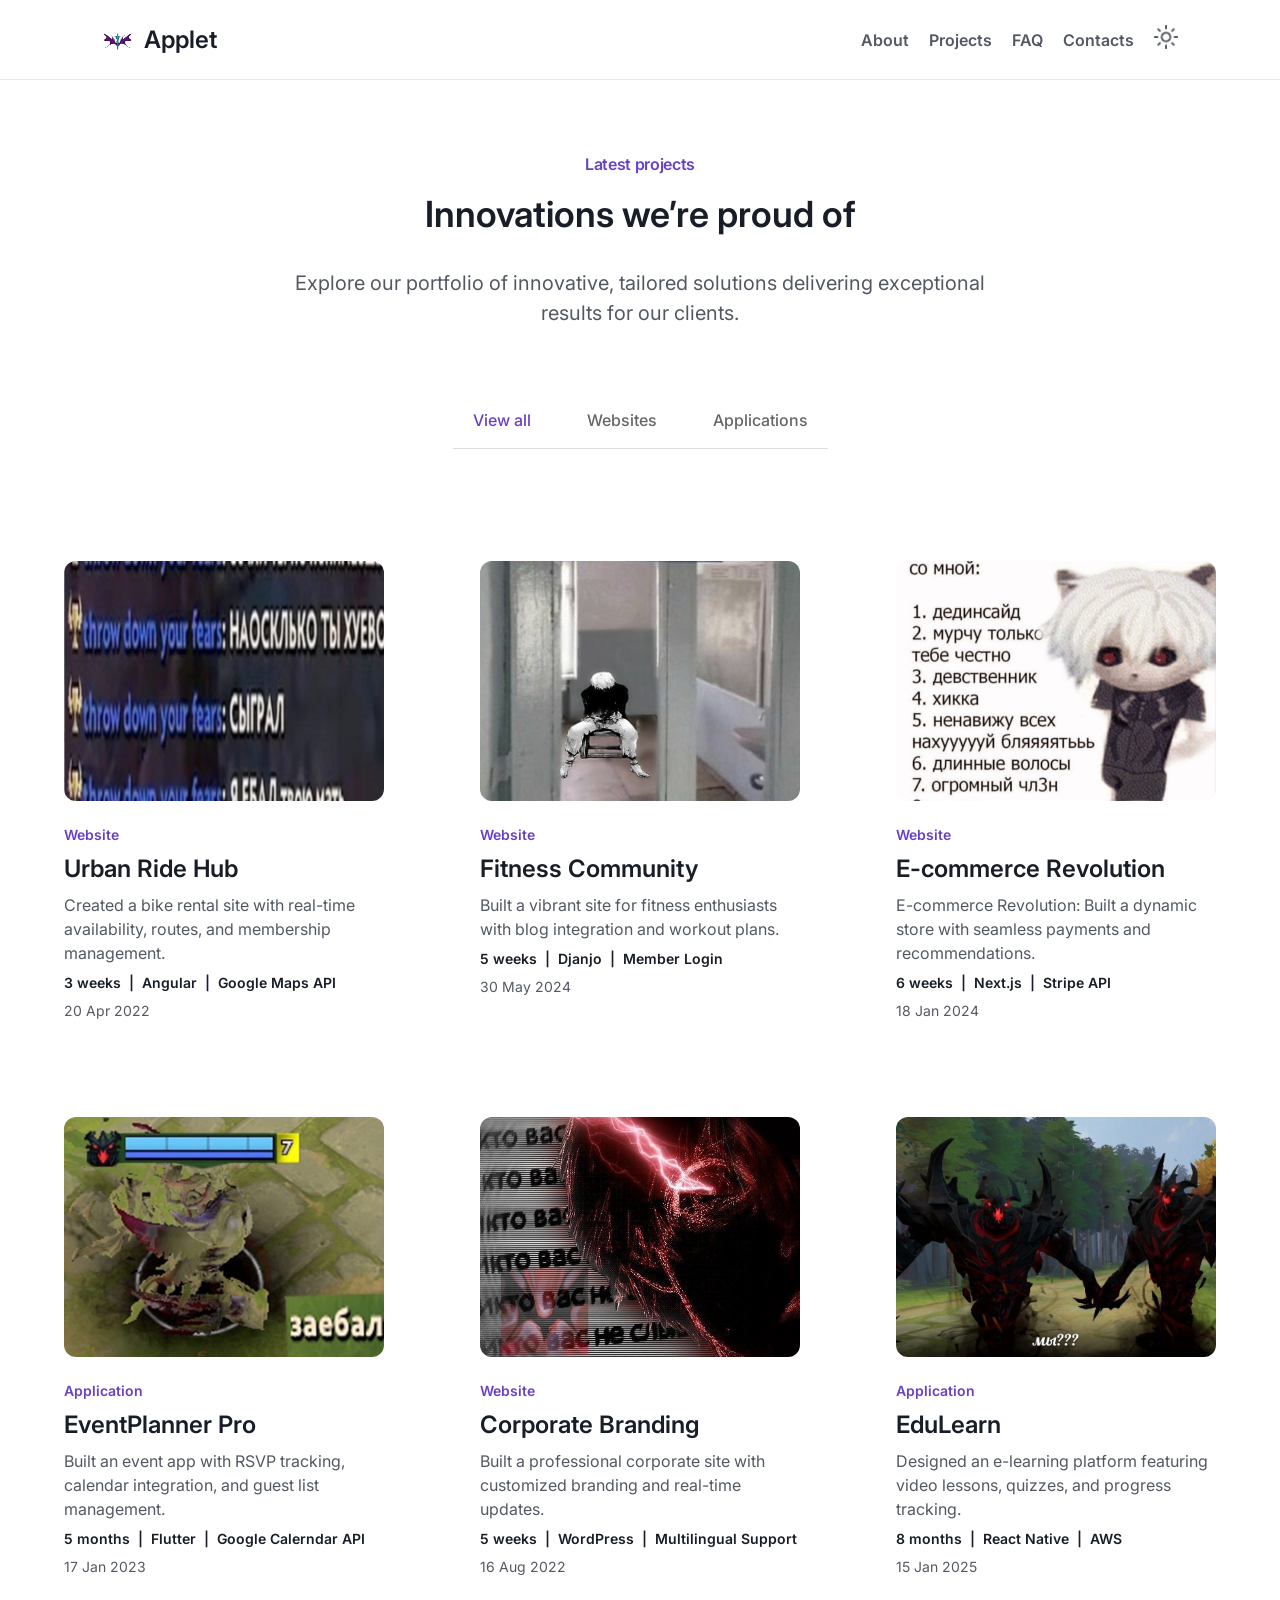
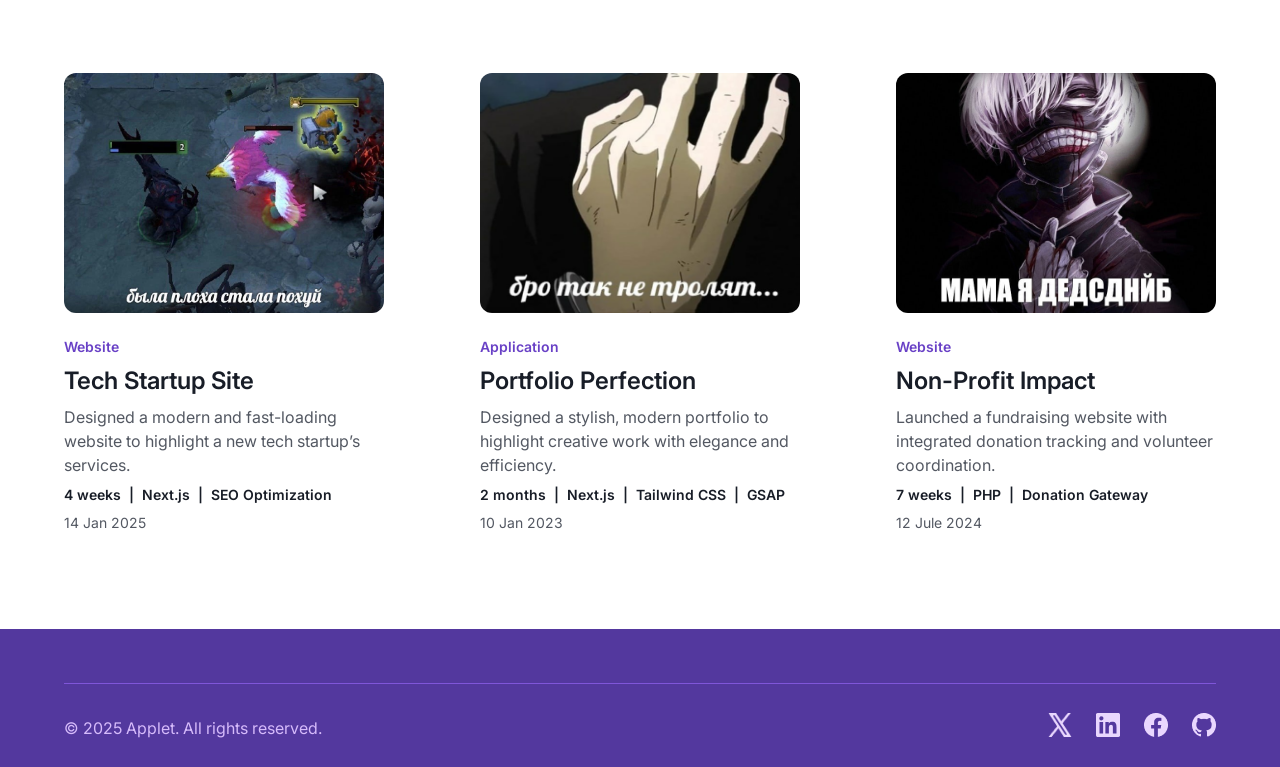
==== projects.html @ 6aea528c "chore: landing-m2" ====
<!DOCTYPE html>
<html lang="en">
<head>
  <meta charset="UTF-8">
  <meta name="viewport" content="width=device-width, initial-scale=1.0">
  <meta http-equiv="X-UA-Compatible" content="ie=edge">
  <title>Main Page</title>
  <link href="https://fonts.googleapis.com/css2?family=Inter:ital,opsz,wght@0,14..32,100..900;1,14..32,100..900&amp;display=swap" rel="stylesheet">
  <link rel="stylesheet" href="css/var.css">
  <link rel="stylesheet" href="css/base.css">
  <link rel="stylesheet" href="css/components.css">
  <link rel="stylesheet" href="css/header.css">
  <link rel="stylesheet" href="css/hero.css">
  <link rel="stylesheet" href="css/features.css">
  <link rel="stylesheet" href="css/testimonial.css">
  <link rel="stylesheet" href="css/blog-projects.css">
  <link rel="stylesheet" href="css/faq.css">
  <link rel="stylesheet" href="css/contact.css">
  <link rel="stylesheet" href="css/footer.css">
  <link rel="stylesheet" href="css/responsive.css">
</head>
<body>
  <input type="checkbox" id="theme-toggle">
  <header class="header">
    <div class="header__container">
      <a href="index.html" class="logo"><img src="images/header/req.png" alt="Logo"> <span>Applet</span></a>
      <nav class="nav">
        <ul class="nav__list">
          <li>
            <a href="#about">About</a>
          </li>
          <li>
            <a href="projects.html">Projects</a>
          </li>
          <li>
            <a href="#faq">FAQ</a>
          </li>
          <li>
            <a href="#contact">Contacts</a>
          </li>
          <li><label for="theme-toggle" class="theme-btn"><img src="images/header/sun.png" alt="Light" class="icon-light"> <img src="images/header/moon.png" alt="Dark" class="icon-dark"></label></li>
        </ul>
      </nav>
    </div>
  </header>
  <main>
    <section class="projects">
      <div class="projects__container">
        <div class="projects__header">
          <span class="projects__subtitle">Latest projects</span>
          <h2 class="projects__title">Innovations we’re proud of</h2>
          <p class="projects__description">Explore our portfolio of innovative, tailored solutions delivering exceptional<br>
          results for our clients.</p>
        </div>
        <div class="projects__tabs">
          <div class="projects__tab active" data-filter="all">
            View all
          </div>
          <div class="projects__tab" data-filter="web">
            Websites
          </div>
          <div class="projects__tab" data-filter="mobile">
            Applications
          </div>
          <div class="projects__tab-indicator"></div>
        </div>
        <div class="projects__content">
          <article class="projects__card">
            <img src="images/projects/slova.jpg" alt="urban" class="projects__image">
            <div class="projects__card-content">
              <p class="projects__topic">Website</p>
              <h3 class="projects__card-title">Urban Ride Hub</h3>
              <p class="projects__card-desc">Created a bike rental site with real-time availability, routes, and membership management.</p>
              <div class="projects__meta">
                <span>3 weeks</span> <span>|</span> <span>Angular</span> <span>|</span> <span>Google Maps API</span>
              </div>
              <div class="projects__data">
                <span>20 Apr 2022</span>
              </div>
            </div>
          </article>
          <article class="projects__card">
            <img src="images/projects/gameroom.jpg" alt="potniemujchinityagayutjezo" class="projects__image">
            <div class="projects__card-content">
              <p class="projects__topic">Website</p>
              <h3 class="projects__card-title">Fitness Community</h3>
              <p class="projects__card-desc">Built a vibrant site for fitness enthusiasts with blog integration and workout plans.</p>
              <div class="projects__meta">
                <span>5 weeks</span> <span>|</span> <span>Djanjo</span> <span>|</span> <span>Member Login</span>
              </div>
              <div class="projects__data">
                <span>30 May 2024</span>
              </div>
            </div>
          </article>
          <article class="projects__card">
            <img src="images/projects/list.jpg" alt="comerce" class="projects__image">
            <div class="projects__card-content">
              <p class="projects__topic">Website</p>
              <h3 class="projects__card-title">E-commerce Revolution</h3>
              <p class="projects__card-desc">E-commerce Revolution: Built a dynamic store with seamless payments and recommendations.</p>
              <div class="projects__meta">
                <span>6 weeks</span> <span>|</span> <span>Next.js</span> <span>|</span> <span>Stripe API</span>
              </div>
              <div class="projects__data">
                <span>18 Jan 2024</span>
              </div>
            </div>
          </article>
          <article class="projects__card">
            <img src="images/projects/amulet.jpg" alt="noutbuk" class="projects__image">
            <div class="projects__card-content">
              <p class="projects__topic">Application</p>
              <h3 class="projects__card-title">EventPlanner Pro</h3>
              <p class="projects__card-desc">Built an event app with RSVP tracking, calendar integration, and guest list management.</p>
              <div class="projects__meta">
                <span>5 months</span> <span>|</span> <span>Flutter</span> <span>|</span> <span>Google Calerndar API</span>
              </div>
              <div class="projects__data">
                <span>17 Jan 2023</span>
              </div>
            </div>
          </article>
          <article class="projects__card">
            <img src="images/projects/muted.jpg" alt="misterbiznes" class="projects__image">
            <div class="projects__card-content">
              <p class="projects__topic">Website</p>
              <h3 class="projects__card-title">Corporate Branding</h3>
              <p class="projects__card-desc">Built a professional corporate site with customized branding and real-time updates.</p>
              <div class="projects__meta">
                <span>5 weeks</span> <span>|</span> <span>WordPress</span> <span>|</span> <span>Multilingual Support</span>
              </div>
              <div class="projects__data">
                <span>16 Aug 2022</span>
              </div>
            </div>
          </article>
          <article class="projects__card">
            <img src="images/projects/we.jpg" alt="edulearn" class="projects__image">
            <div class="projects__card-content">
              <p class="projects__topic">Application</p>
              <h3 class="projects__card-title">EduLearn</h3>
              <p class="projects__card-desc">Designed an e-learning platform featuring video lessons, quizzes, and progress tracking.</p>
              <div class="projects__meta">
                <span>8 months</span> <span>|</span> <span>React Native</span> <span>|</span> <span>AWS</span>
              </div>
              <div class="projects__data">
                <span>15 Jan 2025</span>
              </div>
            </div>
          </article>
          <article class="projects__card">
            <img src="images/projects/ff.jpg" alt="virtualreality" class="projects__image">
            <div class="projects__card-content">
              <p class="projects__topic">Website</p>
              <h3 class="projects__card-title">Tech Startup Site</h3>
              <p class="projects__card-desc">Designed a modern and fast-loading website to highlight a new tech startup’s services.</p>
              <div class="projects__meta">
                <span>4 weeks</span> <span>|</span> <span>Next.js</span> <span>|</span> <span>SEO Optimization</span>
              </div>
              <div class="projects__data">
                <span>14 Jan 2025</span>
              </div>
            </div>
          </article>
          <article class="projects__card">
            <img src="images/projects/troll.jpg" alt="chashka" class="projects__image">
            <div class="projects__card-content">
              <p class="projects__topic">Application</p>
              <h3 class="projects__card-title">Portfolio Perfection</h3>
              <p class="projects__card-desc">Designed a stylish, modern portfolio to highlight creative work with elegance and efficiency.</p>
              <div class="projects__meta">
                <span>2 months</span> <span>|</span> <span>Next.js</span> <span>|</span> <span>Tailwind CSS</span> <span>|</span> <span>GSAP</span>
              </div>
              <div class="projects__data">
                <span>10 Jan 2023</span>
              </div>
            </div>
          </article>
          <article class="projects__card">
            <img src="images/projects/mertv.jpg" alt="lyubov" class="projects__image">
            <div class="projects__card-content">
              <p class="projects__topic">Website</p>
              <h3 class="projects__card-title">Non-Profit Impact</h3>
              <p class="projects__card-desc">Launched a fundraising website with integrated donation tracking and volunteer coordination.</p>
              <div class="projects__meta">
                <span>7 weeks</span> <span>|</span> <span>PHP</span> <span>|</span> <span>Donation Gateway</span>
              </div>
              <div class="projects__data">
                <span>12 Jule 2024</span>
              </div>
            </div>
          </article>
        </div>
      </div>
    </section>
  </main>
  <footer class="footer">
    <div class="container">
      <p class="footer-text">© 2025 Applet. All rights reserved.</p>
      <div class="footer-icons">
        <a href="https://twitter.com" target="_blank" rel="noopener noreferrer"><img src="images/footer/X.png" alt="X"></a> <a href="https://linkedin.com" target="_blank" rel="noopener noreferrer"><img src="images/footer/LinkedIn.png" alt="LinkedIn"></a> <a href="https://facebook.com" target="_blank" rel="noopener noreferrer"><img src="images/footer/facebook.png" alt="Facebook"></a> <a href="https://github.com" target="_blank" rel="noopener noreferrer"><img src="images/footer/github.png" alt="GitHub"></a>
      </div>
    </div>
  </footer>
</body>
</html>
---- css/var.css ----
/* CSS Variables - Light Theme (Default) */
:root {
  /* Colors - Light Theme */
  --primary: #7F56D9;
  --primary-hover: #6c47c2;
  --primary-alt: #6941C6;
  --primary-light: #9E77ED;
  --primary-lighter: #E9D7FE;
  --secondary: #53389E;
  
  --text-primary: #181D27;
  --text-secondary: #535862;
  --text-muted: #666;
  
  --bg-primary: #fff;
  --bg-secondary: #FAFAFA;
  --bg-muted: #f0f0f0;
  
  --border: #E9EAEB;
  --border-light: #E5E7EB;
  --border-medium: #D5D7DA;
  --border-dark: #ddd;
  
  /* Typography */
  --font: 'Inter', sans-serif;
  --fw-normal: 400;
  --fw-medium: 500;
  --fw-semibold: 600;
  
  /* Spacing */
  --space-xs: 4px;
  --space-sm: 8px;
  --space-md: 16px;
  --space-lg: 24px;
  --space-xl: 32px;
  --space-2xl: 48px;
  --space-3xl: 64px;
  --space-4xl: 96px;
  
  /* Shadows */
  --shadow: 0 1px 2px rgba(10, 13, 18, 0.05), 
            inset 0 0 0 1px rgba(10, 13, 18, 0.18), 
            inset 0 -2px 0 rgba(10, 13, 18, 0.05);
  
  /* Layout */
  --container: 1280px;
  --header-height: 80px;
  
  /* Theme transition */
  --transition: all 0.3s ease;
}

/* Dark Theme Variables */
#theme-toggle:checked ~ * {
  --primary: #9E77ED;
  --primary-hover: #B692F6;
  --primary-alt: #A855F7;
  --primary-light: #C4B5FD;
  --primary-lighter: #2D1B69;
  --secondary: #7C3AED;
  
  --text-primary: #F9FAFB;
  --text-secondary: #D1D5DB;
  --text-muted: #9CA3AF;
  
  --bg-primary: #0C0E12;
  --bg-secondary: #13161B;
  --bg-muted: #374151;
  
  --border: #374151;
  --border-light: #4B5563;
  --border-medium: #6B7280;
  --border-dark: #4B5563;
  
  --shadow: 0 1px 2px rgba(0, 0, 0, 0.3), 
            inset 0 0 0 1px rgba(255, 255, 255, 0.1), 
            inset 0 -2px 0 rgba(0, 0, 0, 0.2);
}
---- css/base.css ----
/* Base Styles and Reset */
* {
  box-sizing: border-box;
  margin: 0;
  padding: 0;
}

html {
  scroll-behavior: smooth;
}

body {
  font-family: var(--font);
  line-height: 1.5;
  color: var(--text-primary);
  background-color: var(--bg-primary);
  transition: var(--transition);
  -webkit-text-size-adjust: 100%;
  text-size-adjust: 100%;
}

.container {
  width: 90%;
  max-width: var(--container);
  margin: 0 auto;
}

/* Utility classes */
.active {
  border-bottom: 2px solid #fff;
}

.section {
  margin-top: 60px;
  padding: 100px 0;
}

h1, h2 {
  margin-bottom: 1rem;
  transition: var(--transition);
}

/* Section divider */
.section-divider {
  height: 1px;
  background-color: var(--border);
  transition: var(--transition);
  opacity: 20%;
}

/* Scrollbar styling */
::-webkit-scrollbar {
  width: 8px;
}

::-webkit-scrollbar-track {
  background: var(--bg-secondary);
}

::-webkit-scrollbar-thumb {
  background: var(--border-medium);
  border-radius: 4px;
}

::-webkit-scrollbar-thumb:hover {
  background: var(--primary);
}

/* Selection styling */
::selection {
  background: var(--primary);
  color: white;
}

::-moz-selection {
  background: var(--primary);
  color: white;
}
---- css/components.css ----
/* Buttons */
.btn {
  display: inline-flex;
  align-items: center;
  justify-content: center;
  text-decoration: none;
  gap: var(--space-sm);
  height: 60px;
  font-size: 16px;
  font-weight: var(--fw-medium);
  cursor: pointer;
  border-radius: 10px;
  transition: var(--transition);
  box-shadow: var(--shadow);
  padding: var(--space-md) 22px;
  border: none;
}

.btn-primary {
  font-weight: var(--fw-semibold);
  font-size: 18px;
  min-width: 146px;
  background: var(--primary);
  color: #fff;
}

.btn-primary:hover,
.btn-proj:hover {
  background: var(--primary-hover);
  transform: translateY(-1px);
}

.btn-secondary {
  font-weight: var(--fw-semibold);
  font-size: 18px;
  min-width: 120px;
  background: var(--bg-primary);
  color: var(--text-primary);
  border: 1px solid var(--border-medium);
}

.btn-secondary:hover {
  background: var(--bg-muted);
  transform: translateY(-1px);
}

.btn-proj {
  margin-top: var(--space-xl);
  font-weight: var(--fw-semibold);
  font-size: 16px;
  border-radius: 10px;
  background: var(--primary);
  color: #fff;
  cursor: pointer;
  height: 48px;
  width: 168px;
  padding: var(--space-md);
  text-decoration: none;
}

/* Theme Toggle Component */
.theme-btn {
  cursor: pointer;
  display: inline-flex;
  align-items: center;
  justify-content: center;
  width: 24px;
  height: 24px;
  position: relative;
}

#theme-toggle {
  display: none;
}

.theme-btn img {
  width: 24px;
  height: 24px;
  position: absolute;
  top: 0;
  left: 0;
  transition: opacity 0.3s ease;
}

/* По умолчанию видно солнце */
.icon-light {
  opacity: 1;
}
.icon-dark {
  opacity: 0;
}

/* Когда чекбокс включён — показываем луну */
#theme-toggle:checked + .theme-btn .icon-light {
  opacity: 0;
}
#theme-toggle:checked + .theme-btn .icon-dark {
  opacity: 1;
}

/* Project Card Component */
.project-card {
  background: var(--bg-muted);
  text-align: center;
  border-radius: 8px;
  transition: var(--transition);
  padding: 1.5rem;
  box-shadow: var(--shadow);
}

.project-card:hover {
  transform: translateY(-5px);
  box-shadow: 0 8px 25px rgba(127, 86, 217, 0.15);
}

/* Projects Grid */
.projects__grid {
  display: grid;
  grid-template-columns: repeat(auto-fit, minmax(250px, 1fr));
  gap: 1.5rem;
}

/* Enhanced hover effects for dark theme */
[data-theme="dark"] .feature:hover,
[data-theme="dark"] .blog__card:hover,
[data-theme="dark"] .projects__card:hover,
[data-theme="dark"] .contact__card:hover,
[data-theme="dark"] .project-card:hover {
  box-shadow: 0 8px 25px rgba(158, 119, 237, 0.25);
}
---- css/header.css ----
/* Header */
.header {
  position: fixed;
  top: 0;
  left: 0;
  right: 0;
  height: var(--header-height);
  background: var(--bg-primary);
  backdrop-filter: blur(10px);
  -webkit-backdrop-filter: blur(10px);
  border-bottom: 1px solid var(--border);
  z-index: 1000;
  display: flex;
  justify-content: center;
  transition: var(--transition);
}

.header__container {
  display: flex;
  justify-content: space-between;
  align-items: center;
  width: 100%;
  max-width: var(--container);
  height: var(--header-height);
  padding: 0 var(--space-xl);
}

.header__nav {
  display: flex;
  align-items: center;
  gap: var(--space-lg);
}

/* Logo */
.logo {
  display: flex;
  align-items: center;
  gap: 11px;
  text-decoration: none;
  font-weight: var(--fw-semibold);
  font-size: 24px;
  color: var(--text-primary);
  transition: var(--transition);
}

.logo img {
  width: 31px;
  height: 19px;
}

/* Navigation */
.nav__list {
  display: flex;
  align-items: center;
  gap: 20px;
  list-style: none;
}

.nav__list a {
  text-decoration: none;
  font-weight: var(--fw-semibold);
  font-size: 16px;
  color: var(--text-secondary);
  transition: var(--transition);
}

.nav__list a:hover {
  color: var(--primary);
}
---- css/hero.css ----
/* Hero Section */
.hero {
  margin-top: var(--header-height);
  height: 800px;
  display: flex;
  align-items: center;
  background: var(--bg-primary);
  padding: var(--space-3xl) 0 var(--space-4xl);
  transition: var(--transition);
}

.hero__container {
  width: 100%;
  max-width: 1440px;
  display: flex;
  justify-content: space-between;
  align-items: center;
  gap: var(--space-3xl);
  margin: 0 auto;
}

.hero__content {
  position: relative;
  display: flex;
  flex-direction: column;
  align-items: flex-start;
  gap: 25px;
  width: 624px;
  z-index: 1;
  left: 110px;
}

.hero__content h1 {
  width: 768px;
  min-width: 768px;
  font-weight: var(--fw-semibold);
  font-size: 60px;
  line-height: 72px;
  letter-spacing: 0.012em;
  color: var(--text-primary);
  transition: var(--transition);
}

.hero__content p {
  font-size: 20px;
  letter-spacing: 0.015em;
  color: var(--text-secondary);
  transition: var(--transition);
}

.actions {
  display: flex;
  gap: 12px;
  flex-wrap: wrap;
  margin-top: 22px;
}

.hero__image {
  flex: 1;
  max-width: 560px;
  height: 640px;
  border-radius: 0 64px;
  overflow: hidden;
  position: relative;
  right: 115px;
  transition: var(--transition);
}

.hero__image img {
  width: 560px;
  height: 640px;
  object-fit: cover;
  transition: var(--transition);
}
---- css/features.css ----
/* Features Section */
.features-section {
  background: var(--bg-secondary);
  justify-content: center;
  display: flex;
  height: 100%;
  padding: var(--space-4xl) 0;
  transition: var(--transition);
}

.features-container {
  display: flex;
  flex-direction: column;
  align-items: center;
  gap: var(--space-3xl);
}

.features-header {
  display: flex;
  flex-direction: column;
  align-items: center;
  gap: var(--space-md);
  width: 1216px;
  text-align: center;
}

.section-subtitle {
  font-weight: var(--fw-semibold);
  font-size: 16px;
  color: var(--primary-alt);
  letter-spacing: -0.02em;
  transition: var(--transition);
}

.features-header h2,
.section-title {
  font-weight: var(--fw-semibold);
  font-size: 36px;
  line-height: 44px;
  color: var(--text-primary);
  letter-spacing: 0.013em;
  transition: var(--transition);
}

.features-header p,
.section-description {
  font-size: 20px;
  line-height: 30px;
  letter-spacing: 0.015em;
  color: var(--text-secondary);
  max-width: 768px;
  transition: var(--transition);
}

.features-grid {
  display: grid;
  grid-template-columns: repeat(3, 384px);
  column-gap: var(--space-xl);
  row-gap: var(--space-3xl);
}

.feature {
  text-align: center;
  display: flex;
  flex-direction: column;
  align-items: center;
  gap: var(--space-md);
  padding: var(--space-lg);
  width: 384px;
  height: 322px;
}

.feature img {
  width: 48px;
  height: 48px;
  transition: var(--transition);
}

.feature h3 {
  font-weight: var(--fw-semibold);
  font-size: 20px;
  line-height: 30px;
  letter-spacing: 0.015em;
  color: var(--text-primary);
  transition: var(--transition);
}

.feature p {
  font-size: 16px;
  line-height: 24px;
  letter-spacing: 0.015em;
  color: var(--text-secondary);
  transition: var(--transition);
}
---- css/testimonial.css ----
/* Testimonial Section */
.testimonial {
  display: flex;
  justify-content: center;
  align-items: center;
  background: var(--bg-primary);
  height: 640px;
  transition: var(--transition);
}

.testimonial-container {
  display: flex;
  justify-content: space-between;
  align-items: stretch;
  width: 1216px;
  max-width: var(--container);
  height: 448px;
  border-radius: 24px;
  background: var(--secondary);
  overflow: hidden;
  transition: var(--transition);
}

.testimonial-content {
  display: flex;
  flex-direction: column;
  justify-content: center;
  align-items: flex-start;
  gap: 40px;
  width: 736px;
  flex: 1;
  padding: var(--space-3xl);
}

.quote-and-attribution {
  display: flex;
  flex-direction: column;
  align-items: flex-start;
  gap: var(--space-xl);
  width: 100%;
}

.quote-and-stars {
  display: flex;
  flex-direction: column;
  align-items: flex-start;
  gap: var(--space-lg);
  width: 100%;
}

.stars {
  display: flex;
  gap: var(--space-xs);
  height: 20px;
}

.quote {
  font-weight: var(--fw-medium);
  font-size: 36px;
  line-height: 44px;
  letter-spacing: 0.0122em;
  color: #fff;
}

.text-and-supporting-text {
  display: flex;
  flex-direction: column;
  gap: var(--space-xs);
}

.author {
  font-weight: var(--fw-semibold);
  font-size: 18px;
  line-height: 28px;
  color: #fff;
}

.role {
  font-size: 16px;
  line-height: 24px;
  color: var(--primary-lighter);
  transition: var(--transition);
}

.pagination-dots {
  display: flex;
  justify-content: center;
  gap: var(--space-md);
  width: 62px;
  height: 10px;
}

.dot {
  width: 10px;
  height: 10px;
  background: var(--primary-light);
  border-radius: 50%;
  transition: var(--transition);
}

.dot.active {
  background: #fff;
}

.testimonial-image {
  width: 480px;
  height: 448px;
}

.testimonial-image img {
  width: 100%;
  height: 100%;
  object-fit: cover;
  transition: var(--transition);
}
---- css/blog-projects.css ----
/* Blog Section */
.blog {
  display: flex;
  flex-direction: column;
  align-items: center;
  justify-content: center;
  background: var(--bg-primary);
  height: 992px;
  padding: var(--space-3xl) 0;
  transition: var(--transition);
}

.blog__container {
  display: flex;
  flex-direction: column;
  align-items: center;
  gap: var(--space-3xl);
  width: 100%;
  max-width: var(--container);
  padding: 0 var(--space-xl);
}

.blog__header {
  display: flex;
  flex-direction: column;
  align-items: center;
  gap: var(--space-md);
  text-align: center;
}

.blog__subtitle {
  font-weight: var(--fw-semibold);
  font-size: 16px;
  color: var(--primary-alt);
  letter-spacing: -0.02em;
  transition: var(--transition);
}

.blog__title {
  font-weight: var(--fw-semibold);
  font-size: 36px;
  line-height: 44px;
  color: var(--text-primary);
  transition: var(--transition);
}

.blog__description {
  font-size: 20px;
  line-height: 30px;
  color: var(--text-secondary);
  max-width: 768px;
  transition: var(--transition);
}

.blog__content {
  display: flex;
  flex-wrap: wrap;
  justify-content: center;
  gap: var(--space-2xl) var(--space-xl);
}

.blog__card {
  display: flex;
  flex-direction: column;
  width: 384px;
  min-width: 320px;
  overflow: visible;
  padding: var(--space-lg);
  transition: var(--transition);
}

.blog__card:hover {
  transform: translateY(-4px);
  box-shadow: 0 8px 25px rgba(127, 86, 217, 0.15);
}

.blog__image {
  width: 100%;
  height: 240px;
  object-fit: cover;
  border-radius: 12px;
  margin-bottom: var(--space-md);
  transition: var(--transition);
}

.blog__card-content {
  display: flex;
  flex-direction: column;
  gap: var(--space-sm);
  padding: var(--space-sm) 0 0;
}

.blog__topic {
  font-weight: var(--fw-semibold);
  font-size: 14px;
  line-height: 20px;
  color: var(--primary-alt);
  transition: var(--transition);
}

.blog__card-title {
  font-weight: var(--fw-semibold);
  font-size: 24px;
  line-height: 32px;
  color: var(--text-primary);
  transition: var(--transition);
}

.blog__card-desc {
  font-size: 16px;
  line-height: 24px;
  color: var(--text-secondary);
  transition: var(--transition);
}

.blog__meta {
  display: flex;
  align-items: center;
  gap: var(--space-sm);
  font-weight: var(--fw-semibold);
  font-size: 14px;
  line-height: 20px;
  color: var(--text-primary);
  transition: var(--transition);
}

.blog__data {
  font-size: 14px;
  line-height: 20px;
  color: var(--text-secondary);
  transition: var(--transition);
}

.blog__actions {
  display: flex;
  justify-content: center;
  margin-top: var(--space-md);
}

/* Projects Section */
.projects {
  margin-top: var(--header-height);
  display: flex;
  flex-direction: column;
  align-items: center;
  background: var(--bg-primary);
  padding: var(--space-3xl) 0;
  transition: var(--transition);
}

.projects__container {
  display: flex;
  flex-direction: column;
  align-items: center;
  gap: var(--space-3xl);
  width: 100%;
  max-width: var(--container);
  padding: 0 var(--space-xl);
}

.projects__header {
  display: flex;
  flex-direction: column;
  align-items: center;
  gap: var(--space-md);
  text-align: center;
}

.projects__subtitle {
  font-weight: var(--fw-semibold);
  font-size: 16px;
  color: var(--primary-alt);
  letter-spacing: -0.02em;
  transition: var(--transition);
}

.projects__title {
  font-weight: var(--fw-semibold);
  font-size: 36px;
  line-height: 44px;
  color: var(--text-primary);
  transition: var(--transition);
}

.projects__description {
  font-size: 20px;
  line-height: 30px;
  color: var(--text-secondary);
  max-width: 768px;
  transition: var(--transition);
}

.projects__content {
  display: flex;
  flex-wrap: wrap;
  justify-content: center;
  gap: var(--space-2xl) var(--space-xl);
}

.projects__card {
  display: flex;
  flex-direction: column;
  width: 384px;
  min-width: 320px;
  overflow: visible;
  padding: var(--space-lg);
  transition: var(--transition);
}

.projects__card:hover {
  transform: translateY(-4px);
  box-shadow: 0 8px 25px rgba(127, 86, 217, 0.15);
}

.projects__image {
  width: 100%;
  height: 240px;
  object-fit: cover;
  border-radius: 12px;
  margin-bottom: var(--space-md);
  transition: var(--transition);
}

.projects__card-content {
  display: flex;
  flex-direction: column;
  gap: var(--space-sm);
  padding: var(--space-sm) 0 0;
}

.projects__topic {
  font-weight: var(--fw-semibold);
  font-size: 14px;
  line-height: 20px;
  color: var(--primary-alt);
  transition: var(--transition);
}

.projects__card-title {
  font-weight: var(--fw-semibold);
  font-size: 24px;
  line-height: 32px;
  color: var(--text-primary);
  transition: var(--transition);
}

.projects__card-desc {
  font-size: 16px;
  line-height: 24px;
  color: var(--text-secondary);
  transition: var(--transition);
}

.projects__card-subtitle {
  font-weight: var(--fw-semibold);
  font-size: 24px;
  line-height: 32px;
  color: var(--text-primary);
  transition: var(--transition);
}

.projects__meta {
  display: flex;
  align-items: center;
  gap: var(--space-sm);
  font-weight: var(--fw-semibold);
  font-size: 14px;
  line-height: 20px;
  color: var(--text-primary);
  transition: var(--transition);
}

.projects__data {
  font-size: 14px;
  line-height: 20px;
  color: var(--text-secondary);
  transition: var(--transition);
}

.projects__actions {
  display: flex;
  justify-content: center;
  margin-top: var(--space-md);
}

/* Projects Tabs */
.projects__tabs {
  display: flex;
  justify-content: flex-start;
  align-items: center;
  position: relative;
  border-bottom: 1px solid var(--border-dark);
  margin-bottom: var(--space-lg);
  text-align: left;
  background: var(--bg-primary);
  border-radius: 8px 8px 0 0;
  transition: var(--transition);
}

.projects__tab {
  padding: 12px 20px;
  font-size: 16px;
  font-weight: var(--fw-medium);
  cursor: pointer;
  color: var(--text-muted);
  transition: var(--transition);
  background: transparent;
  border: none;
}

.projects__tab.active,
.projects__tab:hover {
  color: var(--primary-alt);
}

.projects__tab-indicator {
  position: absolute;
  bottom: 0;
  left: 0;
  height: 3px;
  width: 0;
  background: var(--primary-alt);
  border-radius: 3px;
  transition: var(--transition);
}
---- css/faq.css ----
/* FAQ Section */
.faq {
  display: flex;
  flex-direction: column;
  align-items: center;
  justify-content: center;
  height: 878px;
  background: var(--bg-secondary);
  transition: var(--transition);
}

.faq__container,
.faq__header {
  display: flex;
  flex-direction: column;
  align-items: center;
  gap: var(--space-xl);
  width: 100%;
  max-width: var(--container);
  padding: 0 var(--space-xl);
}

.faq__title {
  font-weight: var(--fw-semibold);
  font-size: 36px;
  line-height: 44px;
  text-align: center;
  letter-spacing: 0.012em;
  color: var(--text-primary);
  transition: var(--transition);
}

.faq__subtitle {
  font-size: 20px;
  line-height: 30px;
  letter-spacing: 0.015em;
  text-align: center;
  color: var(--text-secondary);
  transition: var(--transition);
}

.faq__content {
  display: flex;
  flex-direction: column;
  align-items: flex-start;
  max-width: 768px;
  padding: var(--space-lg);
}

.faq__item {
  width: 100%;
  border-top: 1px solid var(--border-light);
  padding: var(--space-lg) 0;
  transition: var(--transition);
}

.faq__item:first-child {
  border-top: none;
}

.faq__question {
  letter-spacing: 0.005em;
  color: var(--text-primary);
  cursor: pointer;
  font-weight: var(--fw-semibold);
  font-size: 18px;
  line-height: 28px;
  transition: var(--transition);
}

.faq__answer {
  display: none;
  font-size: 16px;
  line-height: 24px;
  color: var(--text-secondary);
  margin-top: var(--space-md);
  transition: var(--transition);
}

.faq__item:first-child .faq__answer {
  display: block;
}

.faq__question-row {
  display: flex;
  justify-content: space-between;
  align-items: center;
  cursor: pointer;
  width: 100%;
  padding: var(--space-sm);
  border-radius: 8px;
  transition: var(--transition);
}

.faq__icon {
  display: flex;
  align-items: center;
  justify-content: center;
  width: 24px;
  height: 24px;
  transition: var(--transition);
}

.faq__icon img {
  width: 100%;
  height: auto;
  transition: var(--transition);
}

[data-theme="dark"] .faq__icon img {
  filter: brightness(0) saturate(100%) invert(69%) sepia(96%) saturate(1618%) hue-rotate(245deg) brightness(110%) contrast(87%);
}
---- css/contact.css ----
/* Contact Section */
.contact {
  display: flex;
  flex-direction: column;
  align-items: center;
  gap: var(--space-3xl);
  background: var(--bg-primary);
  height: 676px;
  padding: var(--space-4xl) 0;
  transition: var(--transition);
}

.contact__container {
  max-width: var(--container);
  width: 100%;
  padding: 0 var(--space-xl);
}

.contact__header {
  display: flex;
  flex-direction: column;
  align-items: flex-start;
  gap: var(--space-md);
}

.contact__title {
  font-weight: var(--fw-semibold);
  font-size: 36px;
  line-height: 44px;
  letter-spacing: 0.0122em;
  color: var(--text-primary);
  transition: var(--transition);
}

.contact__description {
  font-size: 20px;
  line-height: 30px;
  color: var(--text-secondary);
  transition: var(--transition);
}

.contact__content {
  display: flex;
  flex-wrap: wrap;
  gap: var(--space-lg);
  margin-top: var(--space-2xl);
}

.contact__card {
  background: var(--bg-secondary);
  display: flex;
  flex-direction: column;
  gap: var(--space-3xl);
  width: calc(25% - 18px);
  min-width: 280px;
  height: 290px;
  padding: var(--space-lg);
  transition: var(--transition);
}

.contact__card:hover {
  transform: translateY(-4px);
  box-shadow: 0 8px 25px rgba(127, 86, 217, 0.15);
}

.contact__icon {
  width: 48px;
  height: 48px;
  border-radius: 8px;
  display: flex;
  align-items: center;
  justify-content: center;
  background: var(--primary-lighter);
  transition: var(--transition);
}

.contact__icon img {
  width: 100%;
  height: 100%;
  object-fit: cover;
  transition: var(--transition);
}

.contact__text h3 {
  font-weight: var(--fw-semibold);
  font-size: 20px;
  line-height: 30px;
  color: var(--text-primary);
  margin: 0 0 var(--space-sm);
  transition: var(--transition);
}

.contact__text a {
  color: inherit;
  text-decoration: none;
  transition: var(--transition);
}

.contact__text a:hover {
  text-decoration: underline;
  color: var(--primary);
}

.contact__subtitle,
.contact__text p {
  font-weight: var(--fw-semibold);
  font-size: 16px;
  line-height: 24px;
  color: var(--primary-alt);
  transition: var(--transition);
}

.contact__text small {
  font-size: 16px;
  line-height: 24px;
  color: var(--text-secondary);
  transition: var(--transition);
}
---- css/footer.css ----
/* Footer Section */
.footer {
  display: flex;
  flex-direction: column;
  align-items: center;
  gap: var(--space-3xl);
  background: var(--secondary);
  height: 168px;
  padding: var(--space-3xl) 0 var(--space-2xl);
  transition: var(--transition);
}

.footer .container {
  display: flex;
  justify-content: space-between;
  align-items: center;
  gap: var(--space-lg) var(--space-xl);
  width: 1216px;
  height: 56px;
  border-top: 1px solid var(--primary);
  padding: var(--space-xl) 0 0;
}

.footer-text {
  font-size: 16px;
  line-height: 24px;
  color: #D6BBFB;
  transition: var(--transition);
}

.footer-icons {
  display: flex;
  align-items: center;
  gap: var(--space-lg);
  width: 168px;
  height: 24px;
}

.footer-icons img {
  width: 24px;
  height: 24px;
}

.footer-icons a img {
  width: 24px;
  height: 24px;
  transition: var(--transition);
}

.footer-icons a:hover img {
  transform: scale(1.1);
  opacity: 0.8;
}
---- css/responsive.css ----
/* ================================
   RESPONSIVE DESIGN
   ================================ */

/* Mobile: 320px - 599px */
@media (max-width: 599px) {
  /* Layout adjustments */
  .container {
    width: 95%;
    padding: 0 var(--space-md);
  }
  
  /* Header with theme toggle */
  .header__container {
    padding: 0 var(--space-md);
    flex-wrap: wrap;
  }
  
  .header__nav {
    gap: var(--space-md);
  }
  
  .theme-toggle {
    width: 50px;
    height: 26px;
  }
  
  .theme-toggle .theme-slider:before {
    height: 20px;
    width: 20px;
  }
  
  .theme-toggle input:checked + .theme-slider:before {
    transform: translateX(24px);
  }
  
  .theme-slider .sun,
  .theme-slider .moon {
    font-size: 12px;
  }
  
  .theme-slider .sun {
    left: 6px;
  }
  
  .theme-slider .moon {
    right: 6px;
  }
  
  .logo {
    font-size: 20px;
  }
  
  .nav__list {
    gap: var(--space-md);
    flex-wrap: wrap;
  }
  
  .nav__list a {
    font-size: 14px;
  }
  
  /* Hero Section */
  .hero {
    height: auto;
    padding: var(--space-xl) 0;
  }
  
  .hero__container {
    flex-direction: column;
    gap: var(--space-xl);
    text-align: center;
  }
  
  .hero__content {
    width: 100%;
    left: 0;
    align-items: center;
  }
  
  .hero__content h1 {
    width: 100%;
    min-width: auto;
    font-size: 36px;
    line-height: 44px;
    height: auto;
  }
  
  .hero__content p {
    font-size: 16px;
    text-align: center;
  }
  
  /* HIDE HERO IMAGE ON MOBILE */
  .hero__image {
    display: none;
  }
  
  .actions {
    flex-direction: column;
    align-items: center;
    gap: var(--space-md);
    width: 100%;
  }
  
  .btn {
    width: 100%;
    max-width: 300px;
    height: 48px;
  }
  
  /* Features */
  .features-section {
    height: auto;
    padding: var(--space-2xl) 0;
  }
  
  .features-header {
    width: 100%;
    padding: 0 var(--space-md);
  }
  
  .features-header h2 {
    font-size: 28px;
    line-height: 36px;
  }
  
  .features-header p {
    width: 100%;
    height: auto;
    font-size: 16px;
    line-height: 24px;
    margin-top: 0;
  }
  
  .features-grid {
    grid-template-columns: 1fr;
    gap: var(--space-xl);
    padding: 0 var(--space-md);
  }
  
  .feature {
    padding: var(--space-md);
  }
  
  .feature h3 {
    font-size: 18px;
    line-height: 26px;
  }
  
  .feature p {
    font-size: 14px;
    line-height: 20px;
  }
  
  /* Testimonial - MOVE IMAGE TO BOTTOM */
  .testimonial {
    height: auto;
    padding: var(--space-2xl) 0;
  }
  
  .testimonial-container {
    flex-direction: column;
    width: 95%;
    height: auto;
    border-radius: var(--space-md);
  }
  
  .testimonial-content {
    width: 100%;
    padding: var(--space-xl);
    gap: var(--space-xl);
    order: 1;
  }
  
  .quote {
    font-size: 24px;
    line-height: 32px;
  }
  
  .author {
    font-size: 16px;
    line-height: 24px;
  }
  
  .role {
    font-size: 14px;
    line-height: 20px;
  }
  
  .testimonial-image {
    width: 100%;
    height: 250px;
    order: 2;
  }
  
  /* Blog & Projects */
  .blog,
  .projects {
    height: auto;
    padding: var(--space-2xl) 0;
  }
  
  .blog__container,
  .projects__container {
    padding: 0 var(--space-md);
  }
  
  .blog__title,
  .projects__title {
    font-size: 28px;
    line-height: 36px;
  }
  
  .blog__description,
  .projects__description {
    font-size: 16px;
    line-height: 24px;
  }
  
  .blog__content,
  .projects__content {
    gap: var(--space-xl);
  }
  
  .blog__card,
  .projects__card {
    width: 100%;
    min-width: auto;
    padding: var(--space-md);
  }
  
  .blog__image,
  .projects__image {
    width: 100%;
    height: 200px;
  }
  
  .blog__card-title,
  .projects__card-title,
  .projects__card-subtitle {
    font-size: 20px;
    line-height: 28px;
  }
  
  /* Projects Tabs */
  .projects__tabs {
    overflow-x: auto;
    scrollbar-width: none;
    -ms-overflow-style: none;
  }
  
  .projects__tabs::-webkit-scrollbar {
    display: none;
  }
  
  .projects__tab {
    padding: var(--space-md) var(--space-md);
    white-space: nowrap;
    font-size: 14px;
    min-height: 44px;
    display: flex;
    align-items: center;
  }
  
  /* FAQ */
  .faq {
    height: auto;
    padding: var(--space-2xl) 0;
  }
  
  .faq__container {
    padding: 0 var(--space-md);
  }
  
  .faq__content {
    padding: var(--space-md);
  }
  
  .faq__title {
    font-size: 28px;
    line-height: 36px;
  }
  
  .faq__subtitle {
    font-size: 16px;
    line-height: 24px;
  }
  
  .faq__question {
    font-size: 16px;
    line-height: 24px;
  }
  
  .faq__answer {
    font-size: 14px;
    line-height: 20px;
    margin-top: var(--space-md);
  }
  
  .faq__item {
    padding: var(--space-lg) 0;
  }
  
  .faq__question-row {
    min-height: 44px;
    display: flex;
    align-items: center;
  }
  
  /* Contact */
  .contact {
    height: auto;
    padding: var(--space-2xl) 0;
  }
  
  .contact__container {
    padding: 0 var(--space-md);
  }
  
  .contact__title {
    font-size: 28px;
    line-height: 36px;
  }
  
  .contact__description {
    font-size: 16px;
    line-height: 24px;
  }
  
  .contact__content {
    gap: var(--space-md);
    margin-top: var(--space-xl);
  }
  
  .contact__card {
    width: 100%;
    height: auto;
    padding: var(--space-md);
    gap: var(--space-md);
  }
  
  .contact__text a {
    min-height: 44px;
    display: flex;
    align-items: center;
  }
  
  /* Footer */
  .footer {
    height: auto;
    padding: var(--space-xl) 0 var(--space-md);
  }
  
  .footer .container {
    flex-direction: column;
    gap: var(--space-md);
    width: 95%;
    height: auto;
    text-align: center;
    padding: var(--space-md) 0 0;
  }
  
  .footer-icons {
    width: auto;
    justify-content: center;
  }
  
  /* Touch-friendly improvements */
  .nav__list a {
    min-height: 44px;
    display: flex;
    align-items: center;
  }
  
  /* Improve readability */
  body {
    -webkit-text-size-adjust: 100%;
    text-size-adjust: 100%;
  }
}

/* Intermediate Screens: 600px - 1439px */
@media (min-width: 600px) and (max-width: 1439px) {
  /* Container adjustments for fluid scaling */
  .container {
    width: 90%;
    max-width: none;
    padding: 0 clamp(16px, 3vw, 48px);
  }
  
  /* Header */
  .header__container {
    padding: 0 clamp(16px, 3vw, 48px);
    max-width: none;
    width: 90%;
    margin: 0 auto;
  }
  
  .theme-toggle {
    width: 55px;
    height: 28px;
  }
  
  /* Hero Section - Fluid scaling */
  .hero {
    height: auto;
    min-height: 600px;
    padding: clamp(32px, 8vh, 96px) 0;
  }
  
  .hero__container {
    width: 90%;
    max-width: none;
    gap: clamp(24px, 5vw, 64px);
    padding: 0 clamp(16px, 3vw, 48px);
  }
  
  .hero__content {
    width: clamp(400px, 50%, 600px);
    left: 0;
  }
  
  .hero__content h1 {
    width: 100%;
    min-width: auto;
    font-size: clamp(36px, 6vw, 54px);
    line-height: 1.2;
  }
  
  .hero__content p {
    font-size: clamp(16px, 2vw, 20px);
  }
  
  .hero__image {
    width: clamp(300px, 40%, 500px);
    height: clamp(400px, 50vh, 580px);
    right: 0;
    border-radius: clamp(16px, 3vw, 64px);
  }
  
  .hero__image img {
    width: 100%;
    height: 100%;
  }
  
  .actions {
    gap: clamp(8px, 2vw, 16px);
    flex-wrap: wrap;
  }
  
  /* Features Section - Responsive grid */
  .features-section {
    height: auto;
    padding: clamp(48px, 8vh, 96px) 0;
  }
  
  .features-header {
    width: 100%;
    max-width: 1000px;
    padding: 0 clamp(16px, 3vw, 32px);
  }
  
  .features-header h2 {
    font-size: clamp(28px, 4vw, 36px);
    line-height: 1.2;
  }
  
  .features-header p {
    font-size: clamp(16px, 2vw, 20px);
  }
  
  .features-grid {
    grid-template-columns: repeat(auto-fit, minmax(280px, 1fr));
    gap: clamp(24px, 4vw, 48px);
    max-width: 1200px;
    padding: 0 clamp(16px, 3vw, 32px);
  }
  
  /* Testimonial - Responsive layout */
  .testimonial {
    height: auto;
    padding: clamp(48px, 8vh, 96px) 0;
  }
  
  .testimonial-container {
    width: 90%;
    max-width: 1200px;
    height: auto;
    min-height: 400px;
  }
  
  .testimonial-content {
    width: 60%;
    padding: clamp(24px, 4vw, 48px);
  }
  
  .quote {
    font-size: clamp(24px, 3vw, 32px);
    line-height: 1.2;
  }
  
  .testimonial-image {
    width: 40%;
    min-height: 400px;
  }
  
  /* Blog & Projects - Responsive cards */
  .blog,
  .projects {
    height: auto;
    padding: clamp(48px, 8vh, 96px) 0;
  }
  
  .blog__container,
  .projects__container {
    padding: 0 clamp(16px, 3vw, 32px);
  }
  
  .blog__title,
  .projects__title {
    font-size: clamp(28px, 4vw, 36px);
  }
  
  .blog__description,
  .projects__description {
    font-size: clamp(16px, 2vw, 20px);
  }
  
  .blog__content,
  .projects__content {
    display: grid;
    grid-template-columns: repeat(auto-fit, minmax(300px, 1fr));
    gap: clamp(24px, 4vw, 48px);
    max-width: 1200px;
  }
  
  .blog__card,
  .projects__card {
    width: 100%;
  }
  
  .blog__image,
  .projects__image {
    width: 100%;
    height: clamp(200px, 25vw, 240px);
  }
  
  /* Projects tabs - Better responsive behavior */
  .projects__tabs {
    justify-content: center;
    flex-wrap: wrap;
    gap: clamp(8px, 2vw, 16px);
  }
  
  .projects__tab {
    padding: clamp(8px, 1.5vw, 16px) clamp(12px, 2vw, 20px);
    font-size: clamp(14px, 1.5vw, 16px);
  }
  
  /* FAQ - Responsive */
  .faq {
    height: auto;
    padding: clamp(48px, 8vh, 96px) 0;
  }
  
  .faq__container {
    padding: 0 clamp(16px, 3vw, 32px);
  }
  
  .faq__title {
    font-size: clamp(28px, 4vw, 36px);
  }
  
  .faq__subtitle {
    font-size: clamp(16px, 2vw, 20px);
  }
  
  .faq__content {
    max-width: clamp(600px, 80vw, 900px);
  }
  
  /* Contact - Responsive grid */
  .contact {
    height: auto;
    padding: clamp(48px, 8vh, 96px) 0;
  }
  
  .contact__container {
    padding: 0 clamp(16px, 3vw, 32px);
  }
  
  .contact__title {
    font-size: clamp(28px, 4vw, 36px);
  }
  
  .contact__description {
    font-size: clamp(16px, 2vw, 20px);
  }
  
  .contact__content {
    display: grid;
    grid-template-columns: repeat(auto-fit, minmax(250px, 1fr));
    gap: clamp(16px, 3vw, 24px);
  }
  
  .contact__card {
    width: 100%;
    height: auto;
    min-height: 200px;
    padding: clamp(16px, 3vw, 24px);
  }
  
  /* Footer - Responsive */
  .footer {
    height: auto;
    padding: clamp(32px, 6vh, 64px) 0 clamp(16px, 3vh, 32px);
  }
  
  .footer .container {
    width: 90%;
    max-width: 1200px;
    height: auto;
    padding: clamp(16px, 3vw, 32px) 0 0;
  }
  
  /* Buttons - Responsive sizing */
  .btn {
    height: clamp(48px, 6vh, 60px);
    padding: clamp(12px, 2vw, 16px) clamp(16px, 3vw, 22px);
    font-size: clamp(14px, 1.5vw, 18px);
  }
  
  .btn-proj {
    height: clamp(44px, 5vh, 48px);
    width: clamp(140px, 20vw, 168px);
  }
}

/* Desktop: 1440px and above - Original design maintained */
@media (min-width: 1440px) {
  .container {
    max-width: var(--container);
  }
  
  .hero__container {
    max-width: 1440px;
  }
  
  .testimonial-container {
    width: 1216px;
  }
  
  .footer .container {
    width: 1216px;
  }
}

/* CSS-only Theme Toggle Functionality */
/* Hidden checkbox input */
#theme-toggle {
  display: none;
}

/* Default state (unchecked = light theme) */
body {
  transition: var(--transition);
}

/* When checkbox is checked, apply dark theme */
#theme-toggle:checked ~ * {
  transition: var(--transition);
}
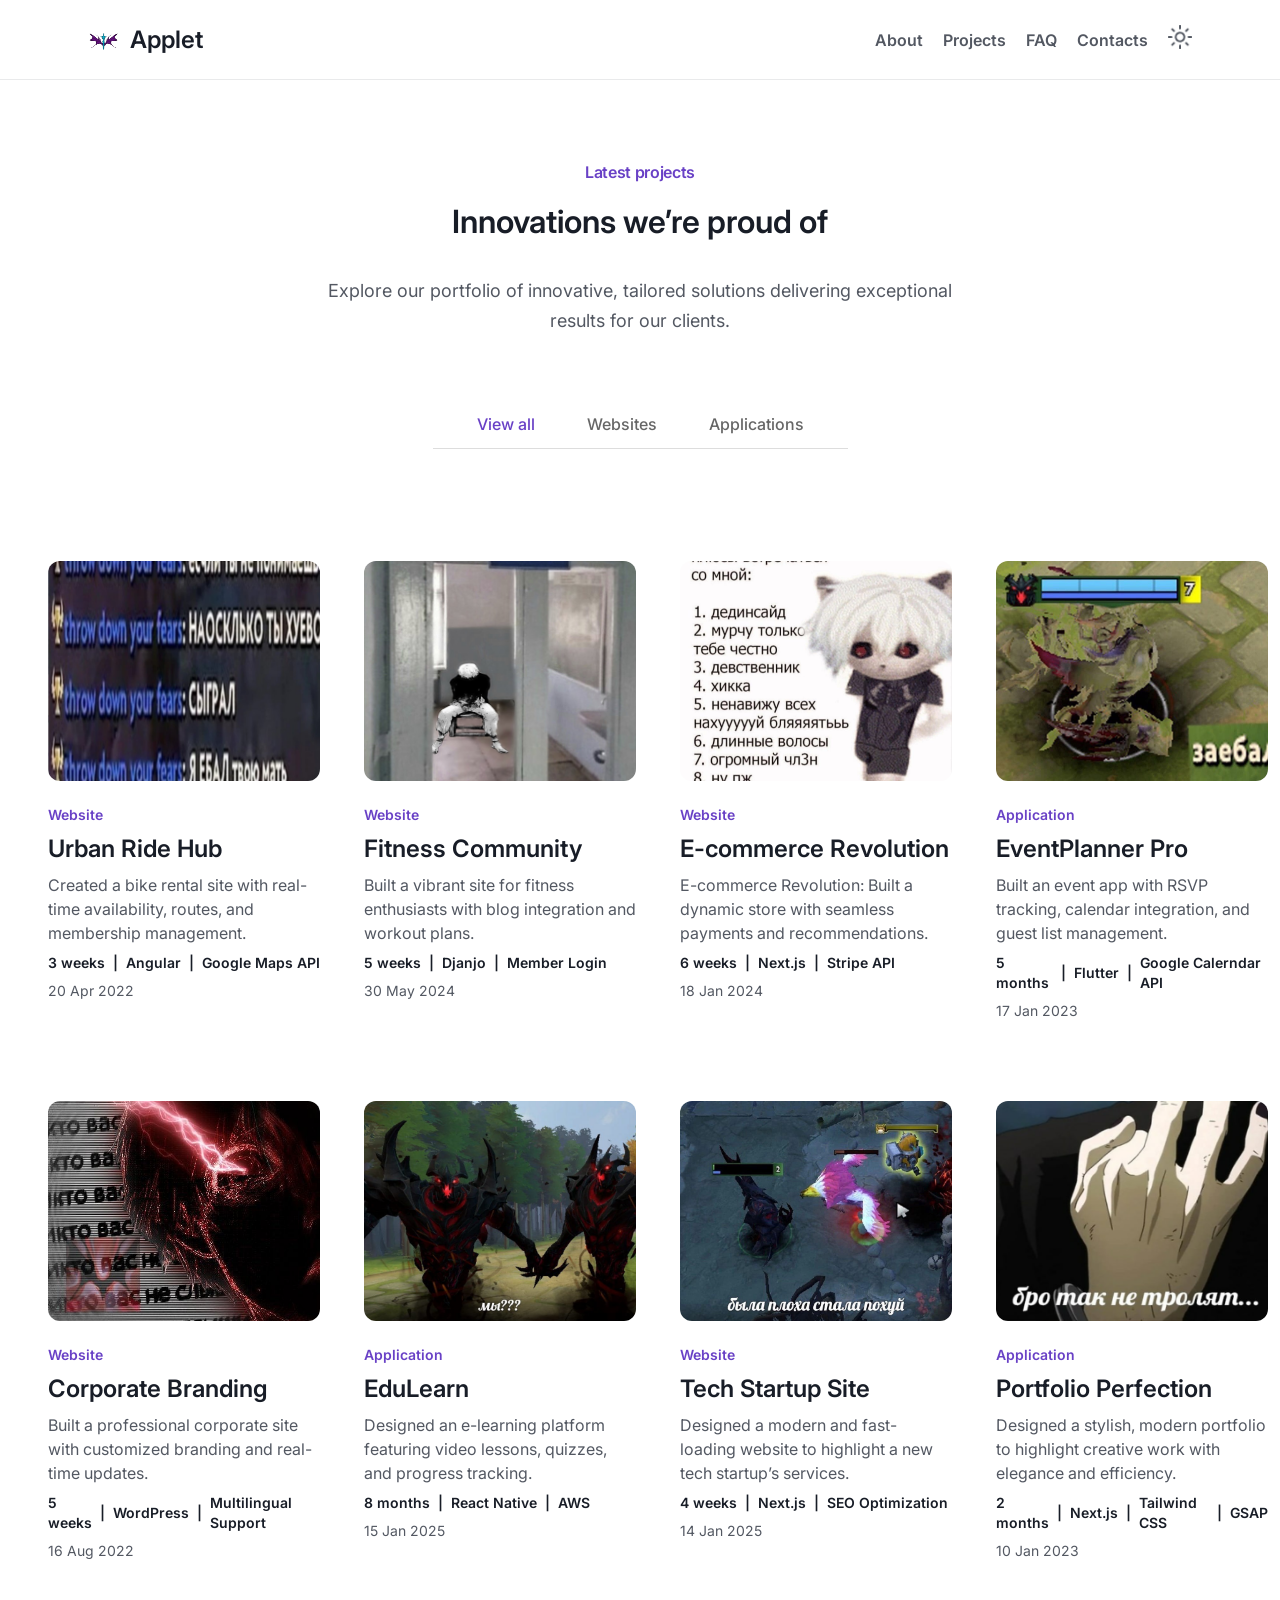
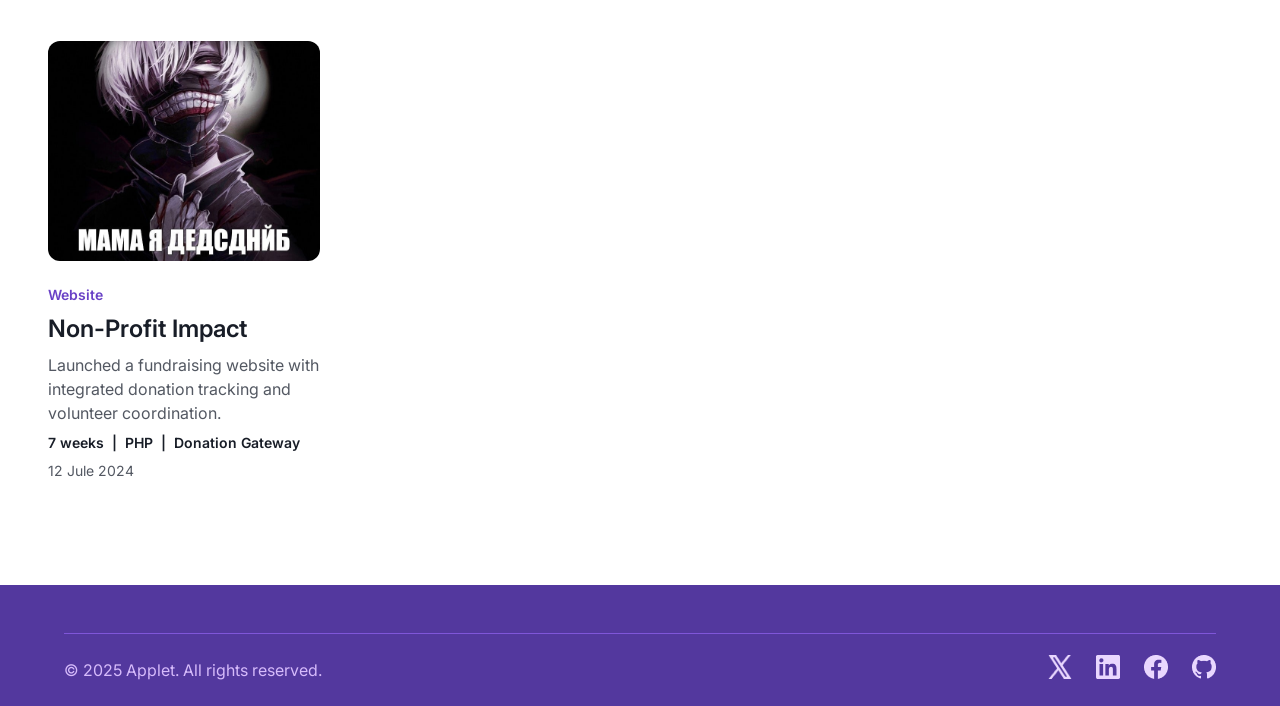
==== commit 27f26975: "feat: burger menu EBAL BLYAD V ROT ETI BURGERI" ====
--- a/projects.html
+++ b/projects.html
@@ -18,31 +18,81 @@
   <link rel="stylesheet" href="css/contact.css">
   <link rel="stylesheet" href="css/footer.css">
   <link rel="stylesheet" href="css/responsive.css">
+  <script src="js/tema.js" defer></script>
+  <script src="js/burger.js" defer></script>
 </head>
 <body>
   <input type="checkbox" id="theme-toggle">
   <header class="header">
     <div class="header__container">
-      <a href="index.html" class="logo"><img src="images/header/req.png" alt="Logo"> <span>Applet</span></a>
+      <a href="index.html" class="logo">
+        <img src="images/header/req.png" alt="Logo"> 
+        <span>Applet</span>
+      </a>
+      
+      <!-- Desktop Navigation -->
       <nav class="nav">
         <ul class="nav__list">
+          <li><a href="#about">About</a></li>
+          <li><a href="projects.html">Projects</a></li>
+          <li><a href="#faq">FAQ</a></li>
+          <li><a href="#contact">Contacts</a></li>
           <li>
-            <a href="#about">About</a>
+            <label for="theme-toggle" class="theme-btn">
+              <img src="images/header/sun.png" alt="Light" class="icon-light"> 
+              <img src="images/header/moon.png" alt="Dark" class="icon-dark">
+            </label>
           </li>
-          <li>
-            <a href="projects.html">Projects</a>
-          </li>
-          <li>
-            <a href="#faq">FAQ</a>
-          </li>
-          <li>
-            <a href="#contact">Contacts</a>
-          </li>
-          <li><label for="theme-toggle" class="theme-btn"><img src="images/header/sun.png" alt="Light" class="icon-light"> <img src="images/header/moon.png" alt="Dark" class="icon-dark"></label></li>
         </ul>
       </nav>
+
+      <!-- Burger Button -->
+      <button class="burger-btn" id="burgerBtn" aria-label="Toggle menu">
+        <span class="burger-line"></span>
+        <span class="burger-line"></span>
+        <span class="burger-line"></span>
+      </button>
+
+<!-- Mobile Navigation -->
+<nav class="nav-mobile" id="mobileNav">
+  <div class="menu-wrapper">
+    <!-- Левая колонка -->
+    <div class="menu-left">
+      <a href="index.html#about" class="menu-link">About</a>
+      <a href="projects.html" class="menu-link">Projects</a>
+      <a href="index.html#faq" class="menu-link">FAQ</a>
+      <a href="index.html#contact" class="menu-link">Contacts</a>
+      <!-- Пятая пустая строка для выравнивания с иконкой темы -->
+      <span class="menu-link"></span>
+    </div>
+
+    <!-- Правая колонка -->
+    <div class="menu-right">
+      <a href="https://github.com/" target="_blank" class="menu-icon">
+        <img src="images/footer/github.png" alt="GitHub">
+      </a>
+      <a href="https://twitter.com/" target="_blank" class="menu-icon">
+        <img src="images/footer/X.png" alt="Twitter">
+      </a>
+      <a href="https://linkedin.com/in/" target="_blank" class="menu-icon">
+        <img src="images/footer/LinkedIn.png" alt="LinkedIn">
+      </a>
+      <a href="https://facebook.com/" target="_blank" class="menu-icon">
+        <img src="images/footer/facebook.png" alt="Facebook">
+      </a>
+      <label for="theme-toggle" class="theme-btn menu-icon">
+        <img src="images/header/sun.png" alt="Light" class="icon-light">
+        <img src="images/header/moon.png" alt="Dark" class="icon-dark">
+      </label>
+    </div>
+  </div>
+</nav>
     </div>
   </header>
+
+  <!-- Overlay -->
+  <div class="overlay" id="overlay"></div>
+
   <main>
     <section class="projects">
       <div class="projects__container">
@@ -203,5 +253,10 @@
       </div>
     </div>
   </footer>
+<button id="scrollToTop" class="scroll-to-top">
+  <img src="images/m3/up.png" alt="Back to top">
+</button>
+  <script src="js/baza.js"></script>
+
 </body>
 </html>
--- a/css/base.css
+++ b/css/base.css
@@ -75,4 +75,108 @@
 ::-moz-selection {
   background: var(--primary);
   color: white;
+}
+
+/* ================================
+   HOVER ЭФФЕКТЫ ДЛЯ DESKTOP ТОЛЬКО
+   ================================ */
+
+/* Применяем hover эффекты только на устройствах с поддержкой hover */
+@media (hover: hover) and (pointer: fine) {
+  /* Кнопки */
+  .btn:hover {
+    transform: translateY(-2px);
+    box-shadow: 0 8px 25px rgba(0, 0, 0, 0.15);
+  }
+  
+  .btn-secondary:hover {
+    background-color: var(--primary);
+    color: var(--bg-primary);
+  }
+  
+  .btn-proj:hover {
+    background-color: var(--primary);
+    color: var(--bg-primary);
+  }
+  
+  /* Навигация */
+  .nav__list a:hover {
+    color: var(--primary);
+  }
+  
+  /* Карточки */
+  .feature:hover {
+    transform: translateY(-5px);
+    box-shadow: 0 10px 30px rgba(0, 0, 0, 0.1);
+  }
+  
+  .blog__card:hover,
+  .projects__card:hover {
+    transform: translateY(-5px);
+    box-shadow: 0 10px 30px rgba(0, 0, 0, 0.1);
+  }
+  
+  /* FAQ */
+  .faq__item:hover {
+    background-color: var(--bg-secondary);
+  }
+  
+  /* Контакты */
+  .contact__card:hover {
+    transform: translateY(-5px);
+    box-shadow: 0 10px 30px rgba(0, 0, 0, 0.1);
+  }
+  
+  /* Социальные иконки */
+  .footer-icons a:hover {
+    color: var(--primary);
+    transform: translateY(-2px);
+  }
+  
+  /* Табы проектов */
+  .projects__tab:hover:not(.projects__tab--active) {
+    background-color: var(--primary);
+    color: var(--bg-primary);
+  }
+  
+  /* Theme toggle */
+  .theme-toggle:hover {
+    box-shadow: 0 4px 15px rgba(0, 0, 0, 0.2);
+  }
+  
+  /* Scrollbar hover уже есть выше, но для порядка */
+  ::-webkit-scrollbar-thumb:hover {
+    background: var(--primary);
+  }
+}
+
+/* ================================
+   УБИРАЕМ HOVER НА МОБИЛЬНЫХ
+   ================================ */
+
+/* Убираем нежелательные эффекты на touch устройствах */
+@media (hover: none) and (pointer: coarse) {
+  /* Убираем tap highlight */
+  * {
+    -webkit-tap-highlight-color: transparent;
+  }
+  
+  /* Убираем focus outline для touch, но оставляем для keyboard */
+  button:focus:not(:focus-visible),
+  a:focus:not(:focus-visible),
+  input:focus:not(:focus-visible) {
+    outline: none;
+  }
+  
+  /* Убираем sticky hover состояния после tap */
+  .btn:active {
+    transform: none;
+  }
+  
+  .feature:active,
+  .blog__card:active,
+  .projects__card:active,
+  .contact__card:active {
+    transform: none;
+  }
 }
--- a/css/components.css
+++ b/css/components.css
@@ -90,13 +90,21 @@
   opacity: 0;
 }
 
-/* Когда чекбокс включён — показываем луну */
-#theme-toggle:checked + .theme-btn .icon-light {
-  opacity: 0;
-}
-#theme-toggle:checked + .theme-btn .icon-dark {
-  opacity: 1;
-}
+/* по умолчанию видно солнце */
+.theme-btn .icon-light {
+   opacity: 1; transition: opacity .2s ease;
+   }
+.theme-btn .icon-dark  {
+   opacity: 0; transition: opacity .2s ease;
+   }
+
+/* когда чекбокс чекнут — показываем луну */
+#theme-toggle:checked ~ .header .theme-btn .icon-light {
+   opacity: 0;
+   }
+#theme-toggle:checked ~ .header .theme-btn .icon-dark  {
+   opacity: 1;
+   }
 
 /* Project Card Component */
 .project-card {
@@ -120,6 +128,40 @@
   gap: 1.5rem;
 }
 
+
+.scroll-to-top {
+  position: fixed;
+  bottom: 30px;
+  right: 30px;
+  width: 36px;
+  height: 36px;
+
+  display: flex;
+  justify-content: center;
+  align-items: center;
+
+  background: var(--bg-secondary); /* фон кнопки */
+  border: 1px solid var(--border);
+  border-radius: 8px;
+  box-shadow: var(--shadow);
+
+  color: var(--text-primary); /* цвет стрелки */
+  cursor: pointer;
+  opacity: 0;
+  visibility: hidden;
+  transition: var(--transition);
+}
+
+.scroll-to-top:hover {
+  background: var(--bg-muted);  /* меняем фон при hover */
+  color: var(--primary);        /* стрелка перекрасится если сделать блядское свг */
+}
+
+.scroll-to-top.show {
+  opacity: 1;
+  visibility: visible;
+}
+
 /* Enhanced hover effects for dark theme */
 [data-theme="dark"] .feature:hover,
 [data-theme="dark"] .blog__card:hover,
--- a/css/header.css
+++ b/css/header.css
@@ -41,6 +41,7 @@
   font-size: 24px;
   color: var(--text-primary);
   transition: var(--transition);
+  z-index: 1001;
 }
 
 .logo img {
@@ -49,6 +50,11 @@
 }
 
 /* Navigation */
+.nav {
+  display: flex;
+  align-items: center;
+}
+
 .nav__list {
   display: flex;
   align-items: center;
@@ -64,6 +70,202 @@
   transition: var(--transition);
 }
 
-.nav__list a:hover {
-  color: var(--primary);
-}+/* Burger Button - Hidden by default */
+.burger-btn {
+  display: none;
+  flex-direction: column;
+  background: none;
+  border: none;
+  cursor: pointer;
+  padding: 8px;
+  z-index: 1001;
+  position: relative;
+}
+
+.burger-line {
+  width: 24px;
+  height: 3px;
+  background-color: var(--text-secondary);
+  margin: 2px 0;
+  transition: all 0.3s ease;
+  border-radius: 2px;
+}
+
+/* Burger button animation when active */
+.burger-btn.active .burger-line:nth-child(1) {
+  transform: rotate(45deg) translate(5px, 5px);
+  background-color: var(--primary);
+}
+.burger-btn.active .burger-line:nth-child(2) {
+  opacity: 0;
+}
+.burger-btn.active .burger-line:nth-child(3) {
+  transform: rotate(-45deg) translate(7px, -6px);
+  background-color: var(--primary);
+}
+
+/* Mobile Navigation Menu */
+.nav-mobile {
+  position: absolute;
+  width: 375px; /* 279px + 96px */
+  height: 408px;
+  left: 0;
+  top: var(--header-height);
+  display: flex;
+  transform: translateX(-100%);
+  opacity: 0;
+  visibility: hidden;
+  transition: all 0.3s ease;
+  z-index: 999;
+  box-shadow: 2px 2px 8px rgba(0,0,0,0.15);
+}
+.nav-mobile.open {
+  transform: translateX(0);
+  opacity: 1;
+  visibility: visible;
+}
+
+/* Общая обёртка: две колонки */
+.nav-mobile .menu-wrapper {
+  display: flex;
+  flex-direction: row;
+  width: 100%;
+  height: 100%;
+}
+
+/* Левая колонка (тексты) */
+.nav-mobile .menu-left {
+  width: 279px;
+  background: var(--bg-primary);
+  display: flex;
+  flex-direction: column;
+}
+.nav-mobile .menu-link {
+  display: flex;
+  align-items: center;
+  height: 56px;
+  padding-left: 16px;
+  font-family: var(--font);
+  font-weight: var(--fw-semibold);
+  font-size: 16px;
+  line-height: 24px;
+  color: var(--text-secondary);
+  text-decoration: none;
+  outline: none;
+  border: none;
+  box-shadow: none;
+  transition: color 0.2s ease, background 0.2s ease;
+}
+.nav-mobile .menu-link.active {
+  background: var(--primary);
+  color: #fff;
+  
+}
+
+/* Правая колонка (иконки соцсетей + тема) */
+.nav-mobile .menu-right {
+  width: 96px;
+  background: var(--secondary);
+  display: flex;
+  flex-direction: column;
+  align-items: center;
+}
+
+.nav-mobile .menu-icon,
+.nav-mobile .theme-btn {
+  display: flex;
+  justify-content: center;
+  align-items: center;
+  height: 56px;
+  width: 100%;
+  cursor: pointer;
+  position: relative;
+  padding: 0;
+}
+
+.nav-mobile .menu-icon img,
+.nav-mobile .theme-btn img {
+  width: 24px;
+  height: 24px;
+  object-fit: contain;
+  display: block;
+}
+
+/* обе иконки темы располагаем точно по центру */
+.nav-mobile .theme-btn .icon-light,
+.nav-mobile .theme-btn .icon-dark {
+  position: absolute;
+  left: 50%;
+  top: 50%;
+  transform: translate(-50%, -50%);
+  pointer-events: none;
+  transition: opacity 0.2s ease;
+}
+
+/* переключение через класс body.dark */
+body.dark .theme-btn .icon-light { opacity: 0; }
+body.dark .theme-btn .icon-dark  { opacity: 1; }
+
+/* Overlay */
+.overlay {
+  position: fixed;
+  top: 0;
+  left: 0;
+  width: 100%;
+  height: 100%;
+  background-color: rgba(0, 0, 0, 0.3);
+  opacity: 0;
+  visibility: hidden;
+  transition: all 0.3s ease;
+  z-index: 998;
+}
+.overlay.show {
+  opacity: 1;
+  visibility: visible;
+}
+
+/* ================================
+   HOVER ЭФФЕКТЫ ТОЛЬКО ДЛЯ DESKTOP
+   ================================ */
+@media (hover: hover) and (pointer: fine) {
+  .nav__list a:hover {
+    color: var(--primary);
+  }
+  .nav-mobile .menu-link:hover:not(.active) {
+    background-color: var(--bg-secondary);
+    color: var(--primary);
+  }
+  .nav-mobile .menu-link.active:hover {
+    background: var(--primary-hover);
+  }
+  .nav-mobile .theme-btn:hover {
+    background-color: var(--bg-secondary);
+  }
+}
+
+/* ================================
+   УБИРАЕМ HOVER НА МОБИЛЬНЫХ
+   ================================ */
+@media (hover: none) and (pointer: coarse) {
+  .nav-mobile .menu-link,
+  .nav-mobile .theme-btn,
+  .burger-btn {
+    -webkit-tap-highlight-color: transparent;
+  }
+  .nav-mobile .menu-link:focus:not(:focus-visible),
+  .nav-mobile .theme-btn:focus:not(:focus-visible),
+  .burger-btn:focus:not(:focus-visible) {
+    outline: none;
+  }
+  .nav-mobile .menu-link:active:not(.active) {
+    background-color: transparent;
+    color: var(--text-secondary);
+  }
+  .nav-mobile .theme-btn:active {
+    background-color: transparent;
+  }
+}
+
+
+
+
--- a/css/faq.css
+++ b/css/faq.css
@@ -4,7 +4,7 @@
   flex-direction: column;
   align-items: center;
   justify-content: center;
-  height: 878px;
+  height: 100%;
   background: var(--bg-secondary);
   transition: var(--transition);
 }
@@ -69,17 +69,14 @@
 }
 
 .faq__answer {
-  display: none;
-  font-size: 16px;
-  line-height: 24px;
+  max-height: 0;
+  overflow: hidden;
+  transition: max-height 0.32s ease, padding 0.28s ease;
+  padding: 0;
   color: var(--text-secondary);
-  margin-top: var(--space-md);
-  transition: var(--transition);
 }
 
-.faq__item:first-child .faq__answer {
-  display: block;
-}
+
 
 .faq__question-row {
   display: flex;
@@ -87,7 +84,6 @@
   align-items: center;
   cursor: pointer;
   width: 100%;
-  padding: var(--space-sm);
   border-radius: 8px;
   transition: var(--transition);
 }
--- a/css/responsive.css
+++ b/css/responsive.css
@@ -1,23 +1,51 @@
 /* ================================
    RESPONSIVE DESIGN
    ================================ */
+
+/* Prevent horizontal overflow globally */
+html, body {
+  overflow-x: hidden;
+  max-width: 100vw;
+}
 
 /* Mobile: 320px - 599px */
 @media (max-width: 599px) {
   /* Layout adjustments */
   .container {
     width: 95%;
-    padding: 0 var(--space-md);
-  }
-  
-  /* Header with theme toggle */
+    padding: 0 16px;
+    max-width: 100%;
+  }
+  
+  /* Header with burger menu */
   .header__container {
-    padding: 0 var(--space-md);
-    flex-wrap: wrap;
+    padding: 0 16px;
+    flex-wrap: nowrap;
+    width: 100%;
+    max-width: 100%;
   }
   
   .header__nav {
-    gap: var(--space-md);
+    gap: 16px;
+  }
+  
+  /* Hide desktop navigation on mobile */
+  .nav {
+    display: none;
+  }
+
+  /* Show burger button on mobile */
+  .burger-btn {
+    display: flex !important;
+  }
+  
+  /* Mobile navigation styles */
+  .nav-mobile {
+    display: flex;
+  }
+  
+  .overlay {
+    display: block;
   }
   
   .theme-toggle {
@@ -51,44 +79,41 @@
     font-size: 20px;
   }
   
-  .nav__list {
-    gap: var(--space-md);
-    flex-wrap: wrap;
-  }
-  
-  .nav__list a {
-    font-size: 14px;
-  }
-  
   /* Hero Section */
   .hero {
     height: auto;
-    padding: var(--space-xl) 0;
+    padding: 48px 0;
+    overflow-x: hidden;
   }
   
   .hero__container {
     flex-direction: column;
-    gap: var(--space-xl);
+    gap: 32px;
     text-align: center;
+    width: 100%;
+    padding: 0 16px;
   }
   
   .hero__content {
     width: 100%;
     left: 0;
     align-items: center;
+    position: static;
   }
   
   .hero__content h1 {
     width: 100%;
     min-width: auto;
-    font-size: 36px;
-    line-height: 44px;
-    height: auto;
+    font-size: 32px;
+    line-height: 1.2;
+    height: auto;
+    word-break: break-word;
   }
   
   .hero__content p {
     font-size: 16px;
     text-align: center;
+    word-break: break-word;
   }
   
   /* HIDE HERO IMAGE ON MOBILE */
@@ -99,98 +124,112 @@
   .actions {
     flex-direction: column;
     align-items: center;
-    gap: var(--space-md);
+    gap: 16px;
     width: 100%;
   }
   
   .btn {
     width: 100%;
-    max-width: 300px;
+    max-width: 280px;
     height: 48px;
+    font-size: 16px;
   }
   
   /* Features */
   .features-section {
     height: auto;
-    padding: var(--space-2xl) 0;
+    padding: 64px 0;
+    overflow-x: hidden;
   }
   
   .features-header {
     width: 100%;
-    padding: 0 var(--space-md);
+    padding: 0 16px;
   }
   
   .features-header h2 {
     font-size: 28px;
-    line-height: 36px;
+    line-height: 1.2;
+    word-break: break-word;
   }
   
   .features-header p {
     width: 100%;
     height: auto;
     font-size: 16px;
-    line-height: 24px;
+    line-height: 1.5;
     margin-top: 0;
+    word-break: break-word;
   }
   
   .features-grid {
     grid-template-columns: 1fr;
-    gap: var(--space-xl);
-    padding: 0 var(--space-md);
+    gap: 32px;
+    padding: 0 16px;
+    width: 100%;
   }
   
   .feature {
-    padding: var(--space-md);
+    padding: 20px;
+    width: 100%;
+    box-sizing: border-box;
   }
   
   .feature h3 {
     font-size: 18px;
-    line-height: 26px;
+    line-height: 1.4;
+    word-break: break-word;
   }
   
   .feature p {
     font-size: 14px;
-    line-height: 20px;
+    line-height: 1.5;
+    word-break: break-word;
   }
   
   /* Testimonial - MOVE IMAGE TO BOTTOM */
   .testimonial {
     height: auto;
-    padding: var(--space-2xl) 0;
+    padding: 64px 0;
+    overflow-x: hidden;
   }
   
   .testimonial-container {
     flex-direction: column;
     width: 95%;
-    height: auto;
-    border-radius: var(--space-md);
+    max-width: 100%;
+    height: auto;
+    border-radius: 16px;
   }
   
   .testimonial-content {
     width: 100%;
-    padding: var(--space-xl);
-    gap: var(--space-xl);
+    padding: 32px 16px;
+    gap: 24px;
     order: 1;
   }
   
   .quote {
-    font-size: 24px;
-    line-height: 32px;
+    font-size: 20px;
+    line-height: 1.4;
+    word-break: break-word;
   }
   
   .author {
     font-size: 16px;
-    line-height: 24px;
+    line-height: 1.5;
+    word-break: break-word;
   }
   
   .role {
     font-size: 14px;
-    line-height: 20px;
+    line-height: 1.5;
+    word-break: break-word;
   }
   
   .testimonial-image {
     width: 100%;
-    height: 250px;
+    height: 200px;
     order: 2;
   }
   
@@ -198,36 +237,44 @@
   .blog,
   .projects {
     height: auto;
-    padding: var(--space-2xl) 0;
+    padding: 64px 0;
+    overflow-x: hidden;
   }
   
   .blog__container,
   .projects__container {
-    padding: 0 var(--space-md);
+    padding: 0 16px;
+    width: 100%;
   }
   
   .blog__title,
   .projects__title {
     font-size: 28px;
-    line-height: 36px;
+    line-height: 1.2;
+    word-break: break-word;
   }
   
   .blog__description,
   .projects__description {
     font-size: 16px;
-    line-height: 24px;
+    line-height: 1.5;
+    word-break: break-word;
   }
   
   .blog__content,
   .projects__content {
-    gap: var(--space-xl);
+    gap: 32px;
+    display: flex;
+    flex-direction: column;
+    width: 100%;
   }
   
   .blog__card,
   .projects__card {
     width: 100%;
     min-width: auto;
-    padding: var(--space-md);
+    padding: 16px;
+    box-sizing: border-box;
   }
   
   .blog__image,
@@ -239,8 +286,9 @@
   .blog__card-title,
   .projects__card-title,
   .projects__card-subtitle {
-    font-size: 20px;
-    line-height: 28px;
+    font-size: 18px;
+    line-height: 1.4;
+    word-break: break-word;
   }
   
   /* Projects Tabs */
@@ -248,6 +296,9 @@
     overflow-x: auto;
     scrollbar-width: none;
     -ms-overflow-style: none;
+    display: flex;
+    gap: 8px;
+    padding: 0 16px;
   }
   
   .projects__tabs::-webkit-scrollbar {
@@ -255,51 +306,61 @@
   }
   
   .projects__tab {
-    padding: var(--space-md) var(--space-md);
+    padding: 12px 16px;
     white-space: nowrap;
     font-size: 14px;
     min-height: 44px;
     display: flex;
     align-items: center;
+    flex-shrink: 0;
   }
   
   /* FAQ */
   .faq {
     height: auto;
-    padding: var(--space-2xl) 0;
+    padding: 64px 0;
+    overflow-x: hidden;
   }
   
   .faq__container {
-    padding: 0 var(--space-md);
+    padding: 0 16px;
+    width: 100%;
   }
   
   .faq__content {
-    padding: var(--space-md);
+    padding: 16px;
+    width: 100%;
+    box-sizing: border-box;
   }
   
   .faq__title {
     font-size: 28px;
-    line-height: 36px;
+    line-height: 1.2;
+    word-break: break-word;
   }
   
   .faq__subtitle {
     font-size: 16px;
-    line-height: 24px;
+    line-height: 1.5;
+    word-break: break-word;
   }
   
   .faq__question {
     font-size: 16px;
-    line-height: 24px;
+    line-height: 1.5;
+    word-break: break-word;
   }
   
   .faq__answer {
     font-size: 14px;
-    line-height: 20px;
-    margin-top: var(--space-md);
+    line-height: 1.5;
+    margin-top: 12px;
+    word-break: break-word;
   }
   
   .faq__item {
-    padding: var(--space-lg) 0;
+    padding: 24px 0;
+    width: 100%;
   }
   
   .faq__question-row {
@@ -311,54 +372,65 @@
   /* Contact */
   .contact {
     height: auto;
-    padding: var(--space-2xl) 0;
+    padding: 64px 0;
+    overflow-x: hidden;
   }
   
   .contact__container {
-    padding: 0 var(--space-md);
+    padding: 0 16px;
+    width: 100%;
   }
   
   .contact__title {
     font-size: 28px;
-    line-height: 36px;
+    line-height: 1.2;
+    word-break: break-word;
   }
   
   .contact__description {
     font-size: 16px;
-    line-height: 24px;
+    line-height: 1.5;
+    word-break: break-word;
   }
   
   .contact__content {
-    gap: var(--space-md);
-    margin-top: var(--space-xl);
+    gap: 16px;
+    margin-top: 32px;
+    display: flex;
+    flex-direction: column;
+    width: 100%;
   }
   
   .contact__card {
     width: 100%;
     height: auto;
-    padding: var(--space-md);
-    gap: var(--space-md);
+    padding: 16px;
+    gap: 12px;
+    box-sizing: border-box;
   }
   
   .contact__text a {
     min-height: 44px;
     display: flex;
     align-items: center;
+    word-break: break-word;
   }
   
   /* Footer */
   .footer {
     height: auto;
-    padding: var(--space-xl) 0 var(--space-md);
+    padding: 32px 0 16px;
+    overflow-x: hidden;
   }
   
   .footer .container {
     flex-direction: column;
-    gap: var(--space-md);
+    gap: 16px;
     width: 95%;
+    max-width: 100%;
     height: auto;
     text-align: center;
-    padding: var(--space-md) 0 0;
+    padding: 16px 0 0;
   }
   
   .footer-icons {
@@ -378,21 +450,74 @@
     -webkit-text-size-adjust: 100%;
     text-size-adjust: 100%;
   }
+  
+  /* Prevent menu from being scrollable when open */
+  body.menu-open {
+    overflow: hidden;
+    position: fixed;
+    width: 100%;
+  }
 }
 
+/* Media Queries */
+@media (max-width: 599px) {
+  .nav {
+    display: none;
+  }
+
+  .burger-btn {
+    display: flex;
+  }
+  
+  .header__container {
+    padding: 0 16px;
+  }
+  
+  .logo {
+    font-size: 20px;
+  }
+}
+
+/* Hide mobile menu on desktop */
+@media (min-width: 600px) {
+  .nav-mobile {
+    display: none !important;
+  }
+  
+  .overlay {
+    display: none !important;
+  }
+  
+  .burger-btn {
+    display: none !important;
+  }
+}
 /* Intermediate Screens: 600px - 1439px */
 @media (min-width: 600px) and (max-width: 1439px) {
+  /* Hide mobile menu elements on desktop */
+  .burger-btn {
+    display: none !important;
+  }
+  
+  .nav-mobile {
+    display: none !important;
+  }
+  
+  .overlay {
+    display: none !important;
+  }
+  
   /* Container adjustments for fluid scaling */
   .container {
     width: 90%;
-    max-width: none;
-    padding: 0 clamp(16px, 3vw, 48px);
+    max-width: 100%;
+    padding: 0 24px;
   }
   
   /* Header */
   .header__container {
-    padding: 0 clamp(16px, 3vw, 48px);
-    max-width: none;
+    padding: 0 24px;
+    max-width: 100%;
     width: 90%;
     margin: 0 auto;
   }
@@ -402,243 +527,300 @@
     height: 28px;
   }
   
-  /* Hero Section - Fluid scaling */
+  /* Hero Section - Fixed scaling */
   .hero {
     height: auto;
-    min-height: 600px;
-    padding: clamp(32px, 8vh, 96px) 0;
+    min-height: 500px;
+    padding: 64px 0;
+    overflow-x: hidden;
   }
   
   .hero__container {
     width: 90%;
-    max-width: none;
-    gap: clamp(24px, 5vw, 64px);
-    padding: 0 clamp(16px, 3vw, 48px);
+    max-width: 100%;
+    gap: 40px;
+    padding: 0 24px;
   }
   
   .hero__content {
-    width: clamp(400px, 50%, 600px);
+    width: 50%;
+    min-width: 300px;
+    max-width: 500px;
     left: 0;
+    position: static;
   }
   
   .hero__content h1 {
     width: 100%;
     min-width: auto;
-    font-size: clamp(36px, 6vw, 54px);
+    font-size: 42px;
     line-height: 1.2;
+    word-break: break-word;
   }
   
   .hero__content p {
-    font-size: clamp(16px, 2vw, 20px);
+    font-size: 18px;
+    word-break: break-word;
   }
   
   .hero__image {
-    width: clamp(300px, 40%, 500px);
-    height: clamp(400px, 50vh, 580px);
+    width: 40%;
+    min-width: 280px;
+    max-width: 400px;
+    height: 400px;
     right: 0;
-    border-radius: clamp(16px, 3vw, 64px);
+    border-radius: 32px;
+    position: static;
   }
   
   .hero__image img {
     width: 100%;
     height: 100%;
+    object-fit: cover;
   }
   
   .actions {
-    gap: clamp(8px, 2vw, 16px);
+    gap: 16px;
     flex-wrap: wrap;
   }
   
   /* Features Section - Responsive grid */
   .features-section {
     height: auto;
-    padding: clamp(48px, 8vh, 96px) 0;
+    padding: 80px 0;
+    overflow-x: hidden;
   }
   
   .features-header {
     width: 100%;
-    max-width: 1000px;
-    padding: 0 clamp(16px, 3vw, 32px);
+    max-width: 800px;
+    padding: 0 24px;
   }
   
   .features-header h2 {
-    font-size: clamp(28px, 4vw, 36px);
+    font-size: 32px;
     line-height: 1.2;
+    word-break: break-word;
   }
   
   .features-header p {
-    font-size: clamp(16px, 2vw, 20px);
+    font-size: 18px;
+    word-break: break-word;
   }
   
   .features-grid {
     grid-template-columns: repeat(auto-fit, minmax(280px, 1fr));
-    gap: clamp(24px, 4vw, 48px);
-    max-width: 1200px;
-    padding: 0 clamp(16px, 3vw, 32px);
+    gap: 32px;
+    max-width: 100%;
+    padding: 0 24px;
+  }
+  
+  .feature {
+    width: 100%;
+    box-sizing: border-box;
   }
   
   /* Testimonial - Responsive layout */
   .testimonial {
     height: auto;
-    padding: clamp(48px, 8vh, 96px) 0;
+    padding: 80px 0;
+    overflow-x: hidden;
   }
   
   .testimonial-container {
     width: 90%;
-    max-width: 1200px;
-    height: auto;
-    min-height: 400px;
+    max-width: 100%;
+    height: auto;
+    min-height: 350px;
   }
   
   .testimonial-content {
     width: 60%;
-    padding: clamp(24px, 4vw, 48px);
+    padding: 32px;
+    min-width: 300px;
   }
   
   .quote {
-    font-size: clamp(24px, 3vw, 32px);
-    line-height: 1.2;
+    font-size: 26px;
+    line-height: 1.3;
+    word-break: break-word;
   }
   
   .testimonial-image {
     width: 40%;
-    min-height: 400px;
+    min-height: 350px;
+    min-width: 200px;
   }
   
   /* Blog & Projects - Responsive cards */
   .blog,
   .projects {
     height: auto;
-    padding: clamp(48px, 8vh, 96px) 0;
+    padding: 80px 0;
+    overflow-x: hidden;
   }
   
   .blog__container,
   .projects__container {
-    padding: 0 clamp(16px, 3vw, 32px);
+    padding: 0 24px;
+    width: 100%;
   }
   
   .blog__title,
   .projects__title {
-    font-size: clamp(28px, 4vw, 36px);
+    font-size: 32px;
+    word-break: break-word;
   }
   
   .blog__description,
   .projects__description {
-    font-size: clamp(16px, 2vw, 20px);
+    font-size: 18px;
+    word-break: break-word;
   }
   
   .blog__content,
   .projects__content {
     display: grid;
-    grid-template-columns: repeat(auto-fit, minmax(300px, 1fr));
-    gap: clamp(24px, 4vw, 48px);
-    max-width: 1200px;
+    grid-template-columns: repeat(auto-fit, minmax(280px, 1fr));
+    gap: 32px;
+    max-width: 100%;
+    width: 100%;
   }
   
   .blog__card,
   .projects__card {
     width: 100%;
+    box-sizing: border-box;
   }
   
   .blog__image,
   .projects__image {
     width: 100%;
-    height: clamp(200px, 25vw, 240px);
+    height: 220px;
   }
   
   /* Projects tabs - Better responsive behavior */
   .projects__tabs {
-    justify-content: center;
+    justify-content: flex-start;
     flex-wrap: wrap;
-    gap: clamp(8px, 2vw, 16px);
+    gap: 12px;
+    overflow-x: auto;
+    padding: 0 24px;
   }
   
   .projects__tab {
-    padding: clamp(8px, 1.5vw, 16px) clamp(12px, 2vw, 20px);
-    font-size: clamp(14px, 1.5vw, 16px);
+    padding: 12px 20px;
+    font-size: 16px;
+    white-space: nowrap;
+    flex-shrink: 0;
   }
   
   /* FAQ - Responsive */
   .faq {
     height: auto;
-    padding: clamp(48px, 8vh, 96px) 0;
+    padding: 80px 0;
+    overflow-x: hidden;
   }
   
   .faq__container {
-    padding: 0 clamp(16px, 3vw, 32px);
+    padding: 0 24px;
+    width: 100%;
   }
   
   .faq__title {
-    font-size: clamp(28px, 4vw, 36px);
+    font-size: 32px;
+    word-break: break-word;
   }
   
   .faq__subtitle {
-    font-size: clamp(16px, 2vw, 20px);
+    font-size: 18px;
+    word-break: break-word;
   }
   
   .faq__content {
-    max-width: clamp(600px, 80vw, 900px);
+    max-width: 700px;
+    width: 100%;
   }
   
   /* Contact - Responsive grid */
   .contact {
     height: auto;
-    padding: clamp(48px, 8vh, 96px) 0;
+    padding: 80px 0;
+    overflow-x: hidden;
   }
   
   .contact__container {
-    padding: 0 clamp(16px, 3vw, 32px);
+    padding: 0 24px;
+    width: 100%;
   }
   
   .contact__title {
-    font-size: clamp(28px, 4vw, 36px);
+    font-size: 32px;
+    word-break: break-word;
   }
   
   .contact__description {
-    font-size: clamp(16px, 2vw, 20px);
+    font-size: 18px;
+    word-break: break-word;
   }
   
   .contact__content {
     display: grid;
-    grid-template-columns: repeat(auto-fit, minmax(250px, 1fr));
-    gap: clamp(16px, 3vw, 24px);
+    grid-template-columns: repeat(auto-fit, minmax(240px, 1fr));
+    gap: 20px;
+    width: 100%;
   }
   
   .contact__card {
     width: 100%;
     height: auto;
-    min-height: 200px;
-    padding: clamp(16px, 3vw, 24px);
+    min-height: 180px;
+    padding: 20px;
+    box-sizing: border-box;
   }
   
   /* Footer - Responsive */
   .footer {
     height: auto;
-    padding: clamp(32px, 6vh, 64px) 0 clamp(16px, 3vh, 32px);
+    padding: 48px 0 24px;
+    overflow-x: hidden;
   }
   
   .footer .container {
     width: 90%;
-    max-width: 1200px;
-    height: auto;
-    padding: clamp(16px, 3vw, 32px) 0 0;
+    max-width: 100%;
+    height: auto;
+    padding: 24px 0 0;
   }
   
   /* Buttons - Responsive sizing */
   .btn {
-    height: clamp(48px, 6vh, 60px);
-    padding: clamp(12px, 2vw, 16px) clamp(16px, 3vw, 22px);
-    font-size: clamp(14px, 1.5vw, 18px);
+    height: 52px;
+    padding: 14px 20px;
+    font-size: 16px;
   }
   
   .btn-proj {
-    height: clamp(44px, 5vh, 48px);
-    width: clamp(140px, 20vw, 168px);
+    height: 46px;
+    width: 160px;
   }
 }
 
 /* Desktop: 1440px and above - Original design maintained */
 @media (min-width: 1440px) {
+  /* Hide mobile menu elements on desktop */
+  .burger-btn {
+    display: none !important;
+  }
+  
+  .nav-mobile {
+    display: none !important;
+  }
+  
+  .overlay {
+    display: none !important;
+  }
+  
   .container {
     max-width: var(--container);
   }
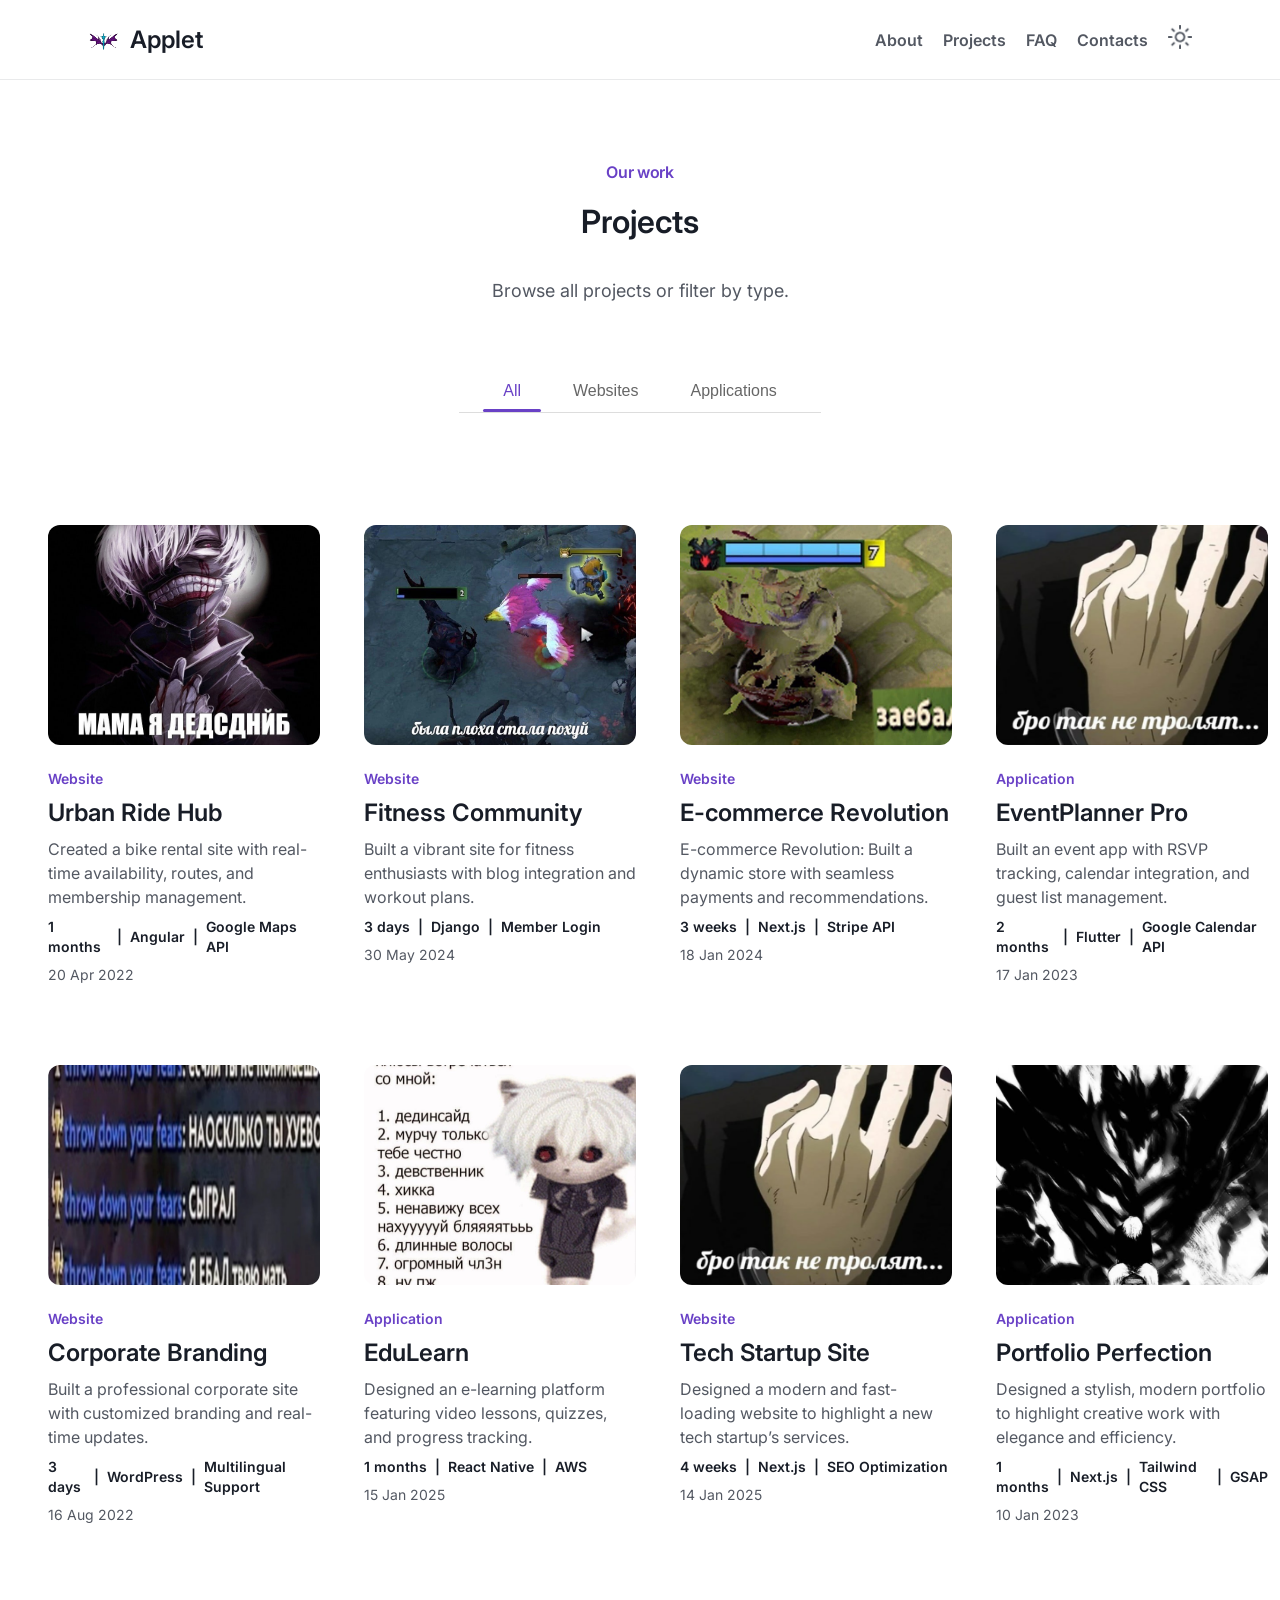
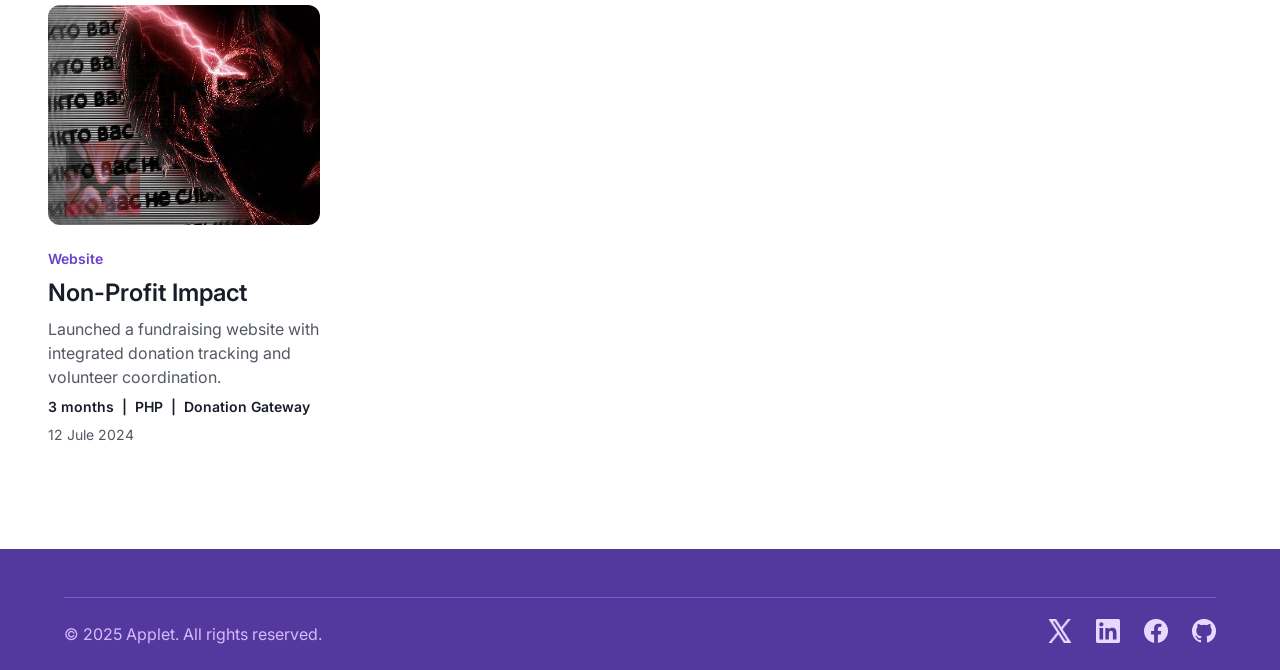
==== commit 1d52b6fb: "feat: random projects and filter" ====
--- a/projects.html
+++ b/projects.html
@@ -20,6 +20,8 @@
   <link rel="stylesheet" href="css/responsive.css">
   <script src="js/tema.js" defer></script>
   <script src="js/burger.js" defer></script>
+  <script src="js/projects.js" defer></script>
+
 </head>
 <body>
   <input type="checkbox" id="theme-toggle">
@@ -81,8 +83,8 @@
         <img src="images/footer/facebook.png" alt="Facebook">
       </a>
       <label for="theme-toggle" class="theme-btn menu-icon">
-        <img src="images/header/sun.png" alt="Light" class="icon-light">
-        <img src="images/header/moon.png" alt="Dark" class="icon-dark">
+        <img src="images/header/sun-burger.svg" alt="Light" class="icon-light">
+        <img src="images/header/moon-burger.svg" alt="Dark" class="icon-dark">
       </label>
     </div>
   </div>
@@ -94,156 +96,26 @@
   <div class="overlay" id="overlay"></div>
 
   <main>
-    <section class="projects">
-      <div class="projects__container">
-        <div class="projects__header">
-          <span class="projects__subtitle">Latest projects</span>
-          <h2 class="projects__title">Innovations we’re proud of</h2>
-          <p class="projects__description">Explore our portfolio of innovative, tailored solutions delivering exceptional<br>
-          results for our clients.</p>
-        </div>
-        <div class="projects__tabs">
-          <div class="projects__tab active" data-filter="all">
-            View all
-          </div>
-          <div class="projects__tab" data-filter="web">
-            Websites
-          </div>
-          <div class="projects__tab" data-filter="mobile">
-            Applications
-          </div>
-          <div class="projects__tab-indicator"></div>
-        </div>
-        <div class="projects__content">
-          <article class="projects__card">
-            <img src="images/projects/slova.jpg" alt="urban" class="projects__image">
-            <div class="projects__card-content">
-              <p class="projects__topic">Website</p>
-              <h3 class="projects__card-title">Urban Ride Hub</h3>
-              <p class="projects__card-desc">Created a bike rental site with real-time availability, routes, and membership management.</p>
-              <div class="projects__meta">
-                <span>3 weeks</span> <span>|</span> <span>Angular</span> <span>|</span> <span>Google Maps API</span>
-              </div>
-              <div class="projects__data">
-                <span>20 Apr 2022</span>
-              </div>
-            </div>
-          </article>
-          <article class="projects__card">
-            <img src="images/projects/gameroom.jpg" alt="potniemujchinityagayutjezo" class="projects__image">
-            <div class="projects__card-content">
-              <p class="projects__topic">Website</p>
-              <h3 class="projects__card-title">Fitness Community</h3>
-              <p class="projects__card-desc">Built a vibrant site for fitness enthusiasts with blog integration and workout plans.</p>
-              <div class="projects__meta">
-                <span>5 weeks</span> <span>|</span> <span>Djanjo</span> <span>|</span> <span>Member Login</span>
-              </div>
-              <div class="projects__data">
-                <span>30 May 2024</span>
-              </div>
-            </div>
-          </article>
-          <article class="projects__card">
-            <img src="images/projects/list.jpg" alt="comerce" class="projects__image">
-            <div class="projects__card-content">
-              <p class="projects__topic">Website</p>
-              <h3 class="projects__card-title">E-commerce Revolution</h3>
-              <p class="projects__card-desc">E-commerce Revolution: Built a dynamic store with seamless payments and recommendations.</p>
-              <div class="projects__meta">
-                <span>6 weeks</span> <span>|</span> <span>Next.js</span> <span>|</span> <span>Stripe API</span>
-              </div>
-              <div class="projects__data">
-                <span>18 Jan 2024</span>
-              </div>
-            </div>
-          </article>
-          <article class="projects__card">
-            <img src="images/projects/amulet.jpg" alt="noutbuk" class="projects__image">
-            <div class="projects__card-content">
-              <p class="projects__topic">Application</p>
-              <h3 class="projects__card-title">EventPlanner Pro</h3>
-              <p class="projects__card-desc">Built an event app with RSVP tracking, calendar integration, and guest list management.</p>
-              <div class="projects__meta">
-                <span>5 months</span> <span>|</span> <span>Flutter</span> <span>|</span> <span>Google Calerndar API</span>
-              </div>
-              <div class="projects__data">
-                <span>17 Jan 2023</span>
-              </div>
-            </div>
-          </article>
-          <article class="projects__card">
-            <img src="images/projects/muted.jpg" alt="misterbiznes" class="projects__image">
-            <div class="projects__card-content">
-              <p class="projects__topic">Website</p>
-              <h3 class="projects__card-title">Corporate Branding</h3>
-              <p class="projects__card-desc">Built a professional corporate site with customized branding and real-time updates.</p>
-              <div class="projects__meta">
-                <span>5 weeks</span> <span>|</span> <span>WordPress</span> <span>|</span> <span>Multilingual Support</span>
-              </div>
-              <div class="projects__data">
-                <span>16 Aug 2022</span>
-              </div>
-            </div>
-          </article>
-          <article class="projects__card">
-            <img src="images/projects/we.jpg" alt="edulearn" class="projects__image">
-            <div class="projects__card-content">
-              <p class="projects__topic">Application</p>
-              <h3 class="projects__card-title">EduLearn</h3>
-              <p class="projects__card-desc">Designed an e-learning platform featuring video lessons, quizzes, and progress tracking.</p>
-              <div class="projects__meta">
-                <span>8 months</span> <span>|</span> <span>React Native</span> <span>|</span> <span>AWS</span>
-              </div>
-              <div class="projects__data">
-                <span>15 Jan 2025</span>
-              </div>
-            </div>
-          </article>
-          <article class="projects__card">
-            <img src="images/projects/ff.jpg" alt="virtualreality" class="projects__image">
-            <div class="projects__card-content">
-              <p class="projects__topic">Website</p>
-              <h3 class="projects__card-title">Tech Startup Site</h3>
-              <p class="projects__card-desc">Designed a modern and fast-loading website to highlight a new tech startup’s services.</p>
-              <div class="projects__meta">
-                <span>4 weeks</span> <span>|</span> <span>Next.js</span> <span>|</span> <span>SEO Optimization</span>
-              </div>
-              <div class="projects__data">
-                <span>14 Jan 2025</span>
-              </div>
-            </div>
-          </article>
-          <article class="projects__card">
-            <img src="images/projects/troll.jpg" alt="chashka" class="projects__image">
-            <div class="projects__card-content">
-              <p class="projects__topic">Application</p>
-              <h3 class="projects__card-title">Portfolio Perfection</h3>
-              <p class="projects__card-desc">Designed a stylish, modern portfolio to highlight creative work with elegance and efficiency.</p>
-              <div class="projects__meta">
-                <span>2 months</span> <span>|</span> <span>Next.js</span> <span>|</span> <span>Tailwind CSS</span> <span>|</span> <span>GSAP</span>
-              </div>
-              <div class="projects__data">
-                <span>10 Jan 2023</span>
-              </div>
-            </div>
-          </article>
-          <article class="projects__card">
-            <img src="images/projects/mertv.jpg" alt="lyubov" class="projects__image">
-            <div class="projects__card-content">
-              <p class="projects__topic">Website</p>
-              <h3 class="projects__card-title">Non-Profit Impact</h3>
-              <p class="projects__card-desc">Launched a fundraising website with integrated donation tracking and volunteer coordination.</p>
-              <div class="projects__meta">
-                <span>7 weeks</span> <span>|</span> <span>PHP</span> <span>|</span> <span>Donation Gateway</span>
-              </div>
-              <div class="projects__data">
-                <span>12 Jule 2024</span>
-              </div>
-            </div>
-          </article>
-        </div>
-      </div>
-    </section>
+   <section class="projects">
+  <div class="projects__container">
+    <div class="projects__header">
+      <span class="projects__subtitle">Our work</span>
+      <h2 class="projects__title">Projects</h2>
+      <p class="projects__description">Browse all projects or filter by type.</p>
+    </div>
+
+    <!-- Табы -->
+    <div class="projects__tabs">
+      <button class="projects__tab active" data-filter="All">All</button>
+      <button class="projects__tab" data-filter="Website">Websites</button>
+      <button class="projects__tab" data-filter="Application">Applications</button>
+      <div class="projects__tab-indicator"></div>
+    </div>
+
+    <!-- Контент с карточками -->
+    <div class="projects__content" id="projects-list"></div>
+  </div>
+</section>
   </main>
   <footer class="footer">
     <div class="container">
--- a/css/base.css
+++ b/css/base.css
@@ -27,7 +27,7 @@
 
 /* Utility classes */
 .active {
-  border-bottom: 2px solid #fff;
+  border-bottom: 2px solid var(--bg-primary);
 }
 
 .section {
@@ -69,17 +69,13 @@
 /* Selection styling */
 ::selection {
   background: var(--primary);
-  color: white;
+  color: var(--bg-primary)
 }
 
 ::-moz-selection {
   background: var(--primary);
-  color: white;
+  color: var(--bg-primary);
 }
-
-/* ================================
-   HOVER ЭФФЕКТЫ ДЛЯ DESKTOP ТОЛЬКО
-   ================================ */
 
 /* Применяем hover эффекты только на устройствах с поддержкой hover */
 @media (hover: hover) and (pointer: fine) {
--- a/css/header.css
+++ b/css/header.css
@@ -158,7 +158,7 @@
 }
 .nav-mobile .menu-link.active {
   background: var(--primary);
-  color: #fff;
+  color: var(--bg-primary);
   
 }
 
@@ -203,7 +203,7 @@
 }
 
 /* переключение через класс body.dark */
-body.dark .theme-btn .icon-light { opacity: 0; }
+#theme-toggle:checked ~ * .theme-btn .icon-light { opacity: 0; }
 body.dark .theme-btn .icon-dark  { opacity: 1; }
 
 /* Overlay */
@@ -224,9 +224,7 @@
   visibility: visible;
 }
 
-/* ================================
-   HOVER ЭФФЕКТЫ ТОЛЬКО ДЛЯ DESKTOP
-   ================================ */
+
 @media (hover: hover) and (pointer: fine) {
   .nav__list a:hover {
     color: var(--primary);
--- a/css/responsive.css
+++ b/css/responsive.css
@@ -17,35 +17,16 @@
     max-width: 100%;
   }
   
-  /* Header with burger menu */
+  /* Header with theme toggle */
   .header__container {
     padding: 0 16px;
-    flex-wrap: nowrap;
+    flex-wrap: wrap;
     width: 100%;
     max-width: 100%;
   }
   
   .header__nav {
     gap: 16px;
-  }
-  
-  /* Hide desktop navigation on mobile */
-  .nav {
-    display: none;
-  }
-
-  /* Show burger button on mobile */
-  .burger-btn {
-    display: flex !important;
-  }
-  
-  /* Mobile navigation styles */
-  .nav-mobile {
-    display: flex;
-  }
-  
-  .overlay {
-    display: block;
   }
   
   .theme-toggle {
@@ -77,6 +58,15 @@
   
   .logo {
     font-size: 20px;
+  }
+  
+  .nav__list {
+    gap: 16px;
+    flex-wrap: wrap;
+  }
+  
+  .nav__list a {
+    font-size: 14px;
   }
   
   /* Hero Section */
@@ -450,63 +440,10 @@
     -webkit-text-size-adjust: 100%;
     text-size-adjust: 100%;
   }
-  
-  /* Prevent menu from being scrollable when open */
-  body.menu-open {
-    overflow: hidden;
-    position: fixed;
-    width: 100%;
-  }
 }
 
-/* Media Queries */
-@media (max-width: 599px) {
-  .nav {
-    display: none;
-  }
-
-  .burger-btn {
-    display: flex;
-  }
-  
-  .header__container {
-    padding: 0 16px;
-  }
-  
-  .logo {
-    font-size: 20px;
-  }
-}
-
-/* Hide mobile menu on desktop */
-@media (min-width: 600px) {
-  .nav-mobile {
-    display: none !important;
-  }
-  
-  .overlay {
-    display: none !important;
-  }
-  
-  .burger-btn {
-    display: none !important;
-  }
-}
 /* Intermediate Screens: 600px - 1439px */
 @media (min-width: 600px) and (max-width: 1439px) {
-  /* Hide mobile menu elements on desktop */
-  .burger-btn {
-    display: none !important;
-  }
-  
-  .nav-mobile {
-    display: none !important;
-  }
-  
-  .overlay {
-    display: none !important;
-  }
-  
   /* Container adjustments for fluid scaling */
   .container {
     width: 90%;
@@ -808,19 +745,6 @@
 
 /* Desktop: 1440px and above - Original design maintained */
 @media (min-width: 1440px) {
-  /* Hide mobile menu elements on desktop */
-  .burger-btn {
-    display: none !important;
-  }
-  
-  .nav-mobile {
-    display: none !important;
-  }
-  
-  .overlay {
-    display: none !important;
-  }
-  
   .container {
     max-width: var(--container);
   }
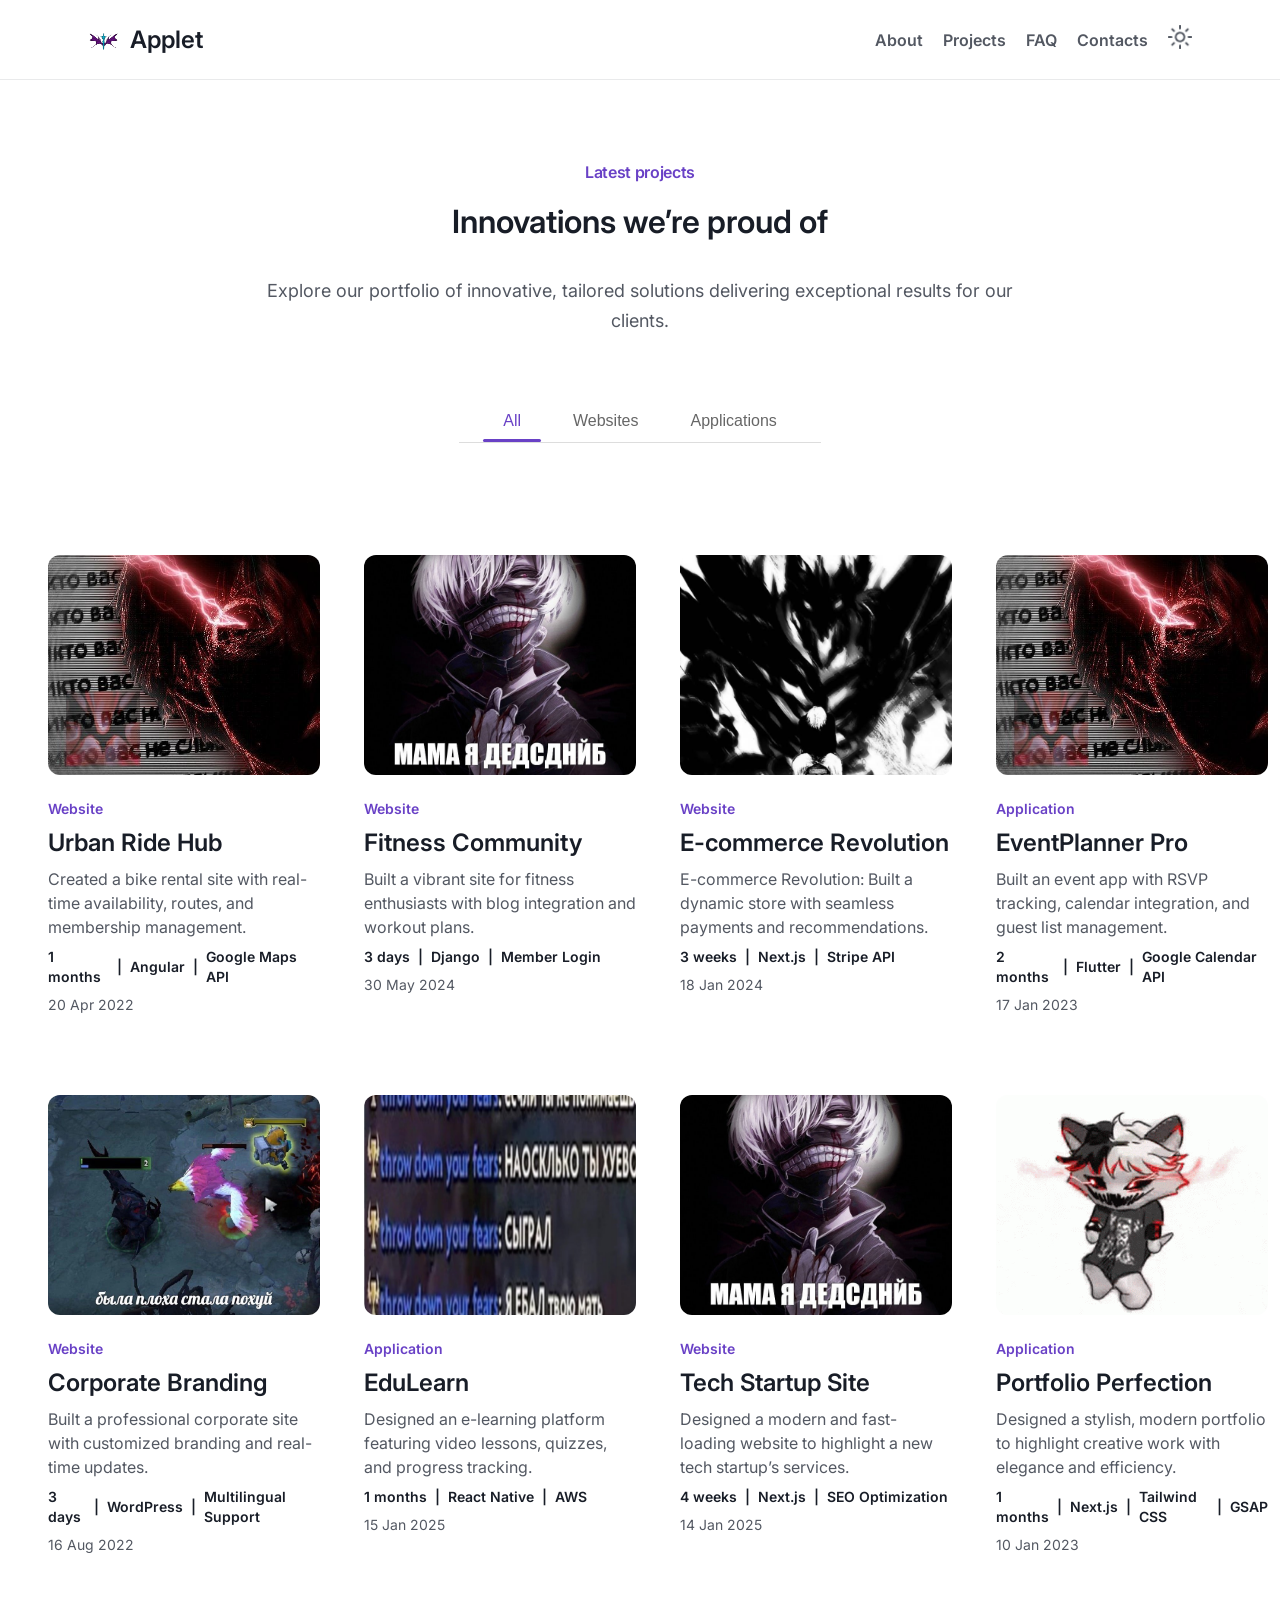
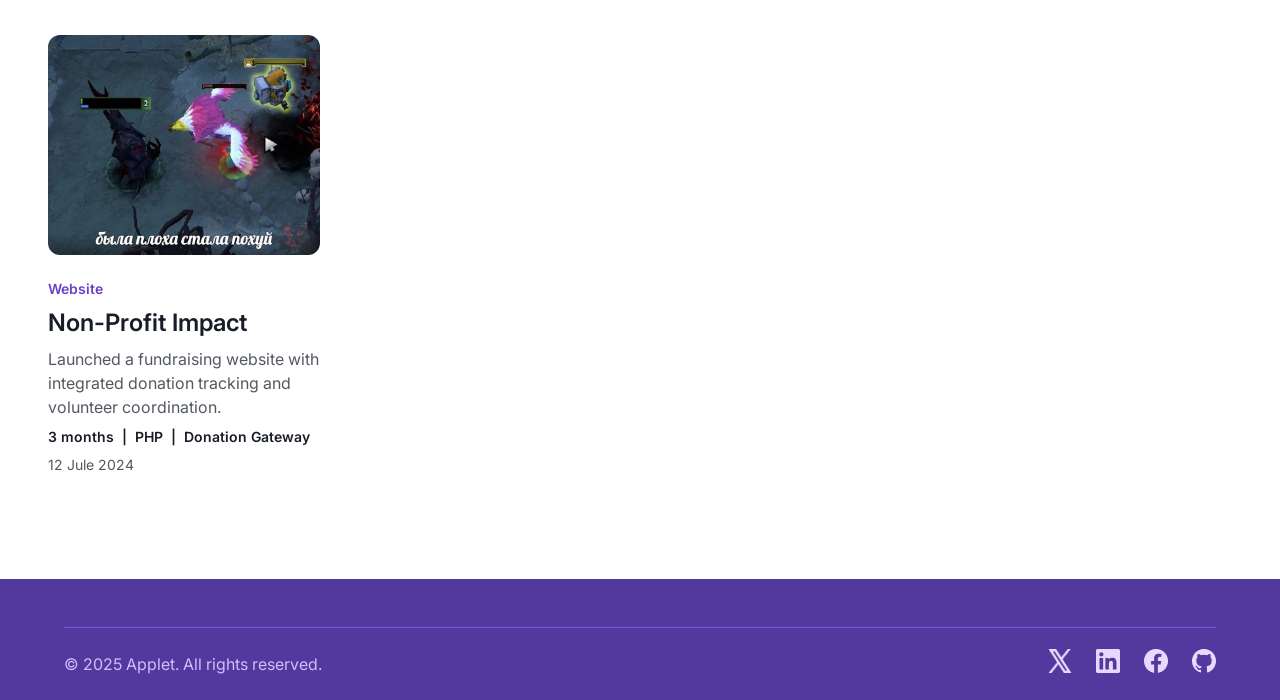
==== commit ad92c3dc: "fix: AAAAAAAAAAABLYAD" ====
--- a/projects.html
+++ b/projects.html
@@ -99,9 +99,9 @@
    <section class="projects">
   <div class="projects__container">
     <div class="projects__header">
-      <span class="projects__subtitle">Our work</span>
-      <h2 class="projects__title">Projects</h2>
-      <p class="projects__description">Browse all projects or filter by type.</p>
+      <span class="projects__subtitle">Latest projects</span>
+      <h2 class="projects__title">Innovations we’re proud of</h2>
+      <p class="projects__description">Explore our portfolio of innovative, tailored solutions delivering exceptional results for our clients.</p>
     </div>
 
     <!-- Табы -->
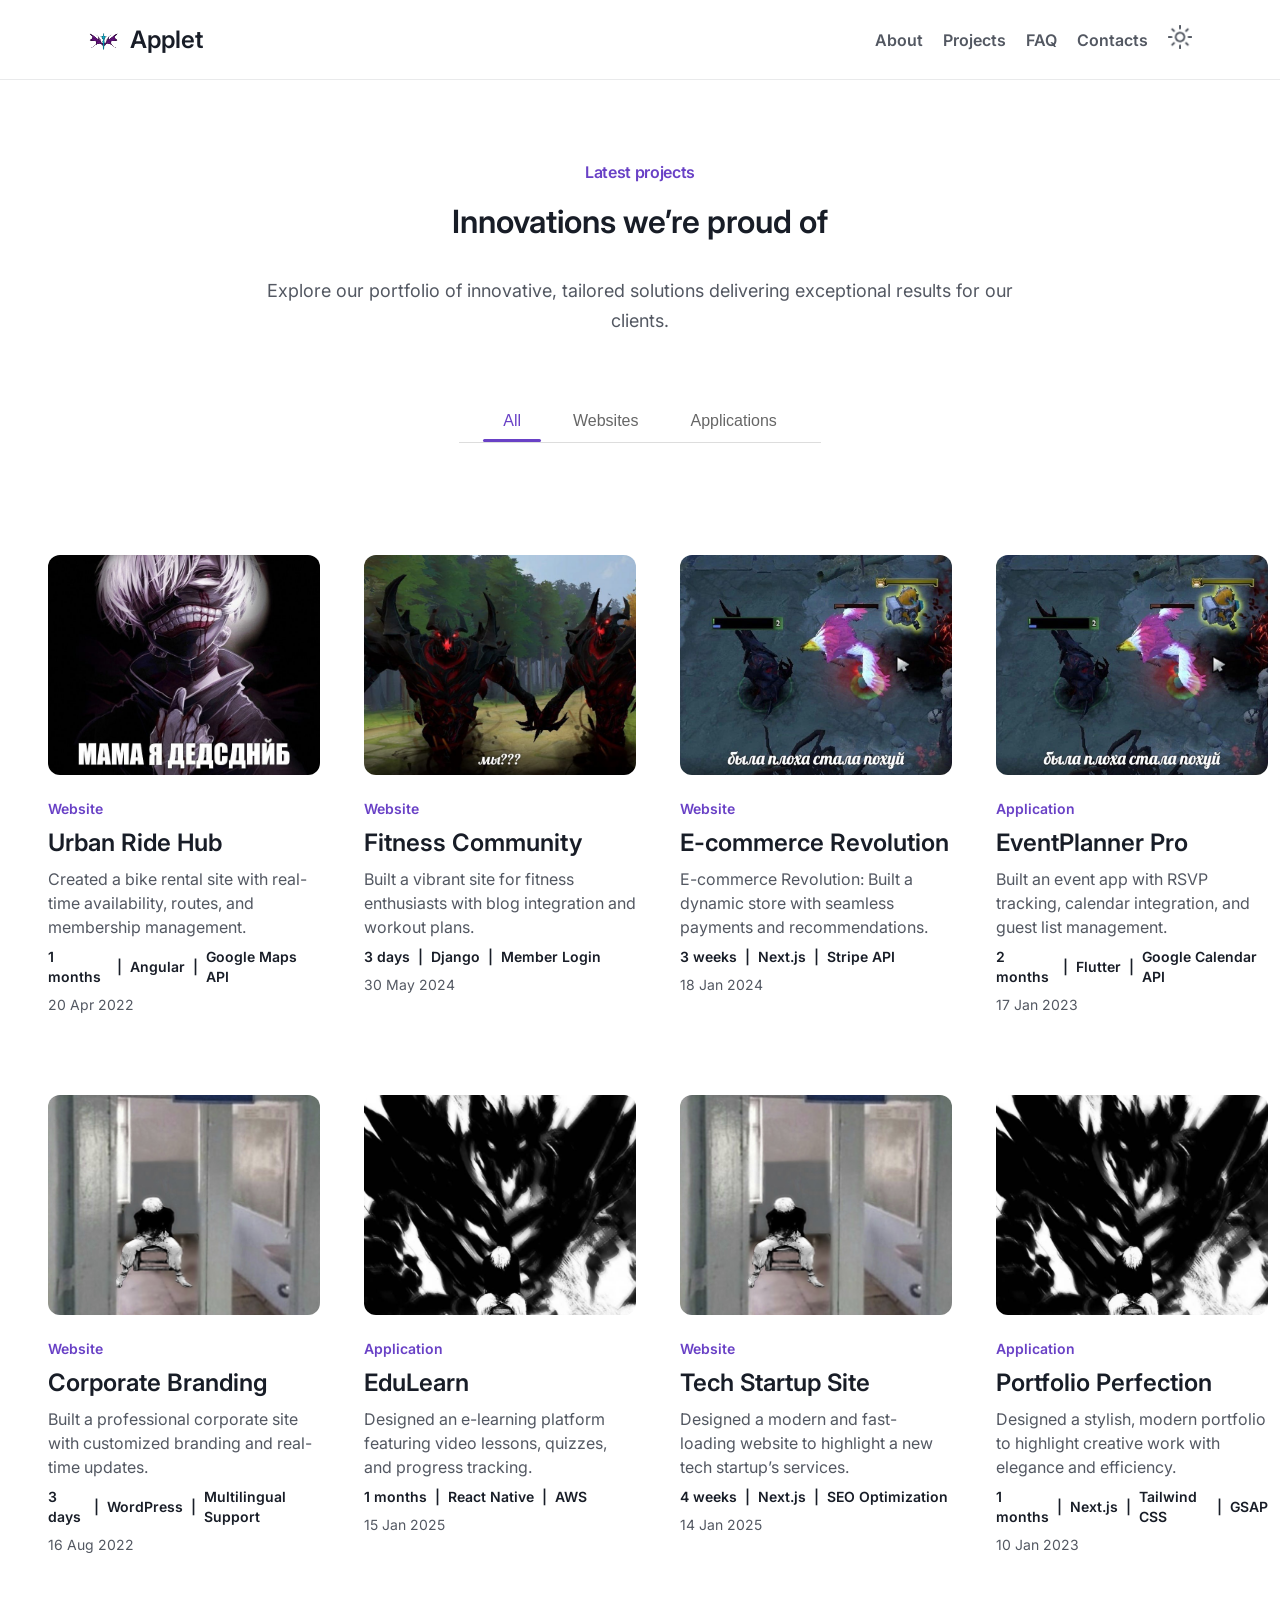
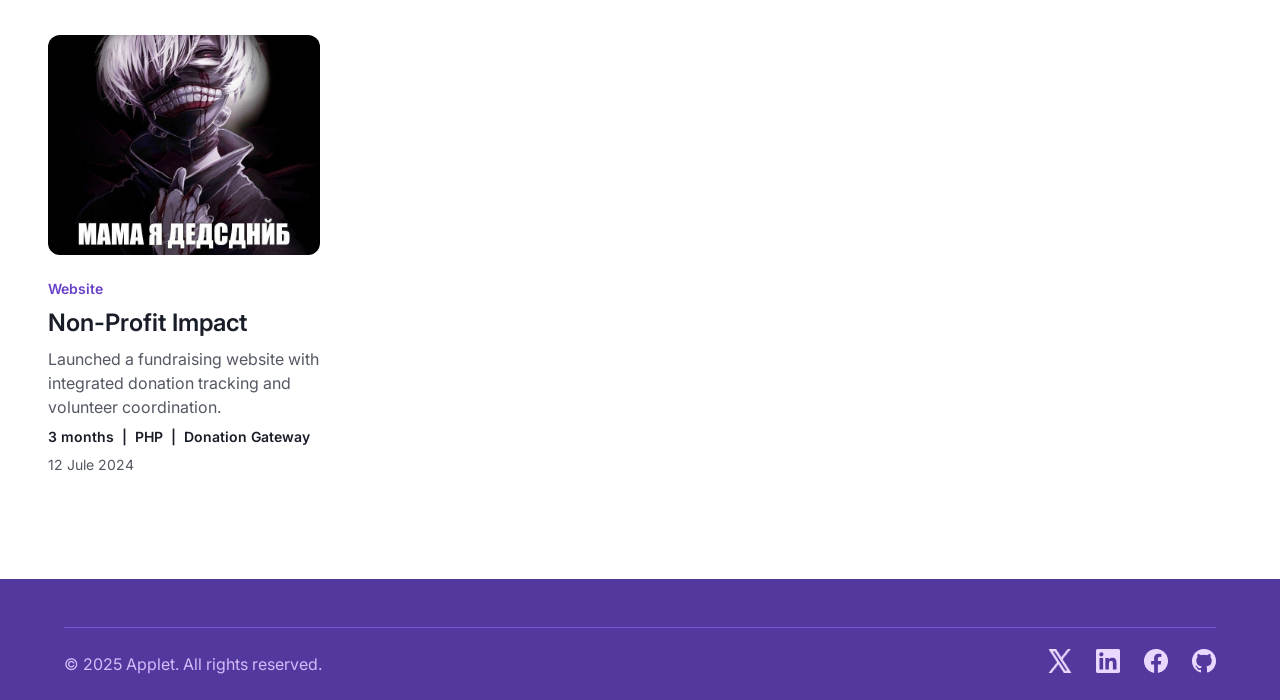
==== commit ced0e39c: "style: comment delete" ====
--- a/projects.html
+++ b/projects.html
@@ -32,7 +32,6 @@
         <span>Applet</span>
       </a>
       
-      <!-- Desktop Navigation -->
       <nav class="nav">
         <ul class="nav__list">
           <li><a href="#about">About</a></li>
@@ -48,27 +47,21 @@
         </ul>
       </nav>
 
-      <!-- Burger Button -->
       <button class="burger-btn" id="burgerBtn" aria-label="Toggle menu">
         <span class="burger-line"></span>
         <span class="burger-line"></span>
         <span class="burger-line"></span>
       </button>
 
-<!-- Mobile Navigation -->
 <nav class="nav-mobile" id="mobileNav">
   <div class="menu-wrapper">
-    <!-- Левая колонка -->
     <div class="menu-left">
       <a href="index.html#about" class="menu-link">About</a>
       <a href="projects.html" class="menu-link">Projects</a>
       <a href="index.html#faq" class="menu-link">FAQ</a>
       <a href="index.html#contact" class="menu-link">Contacts</a>
-      <!-- Пятая пустая строка для выравнивания с иконкой темы -->
       <span class="menu-link"></span>
     </div>
-
-    <!-- Правая колонка -->
     <div class="menu-right">
       <a href="https://github.com/" target="_blank" class="menu-icon">
         <img src="images/footer/github.png" alt="GitHub">
@@ -92,7 +85,6 @@
     </div>
   </header>
 
-  <!-- Overlay -->
   <div class="overlay" id="overlay"></div>
 
   <main>
@@ -104,7 +96,6 @@
       <p class="projects__description">Explore our portfolio of innovative, tailored solutions delivering exceptional results for our clients.</p>
     </div>
 
-    <!-- Табы -->
     <div class="projects__tabs">
       <button class="projects__tab active" data-filter="All">All</button>
       <button class="projects__tab" data-filter="Website">Websites</button>
@@ -112,7 +103,6 @@
       <div class="projects__tab-indicator"></div>
     </div>
 
-    <!-- Контент с карточками -->
     <div class="projects__content" id="projects-list"></div>
   </div>
 </section>
--- a/css/responsive.css
+++ b/css/responsive.css
@@ -17,16 +17,35 @@
     max-width: 100%;
   }
   
-  /* Header with theme toggle */
+  /* Header with burger menu */
   .header__container {
     padding: 0 16px;
-    flex-wrap: wrap;
+    flex-wrap: nowrap;
     width: 100%;
     max-width: 100%;
   }
   
   .header__nav {
     gap: 16px;
+  }
+  
+  /* Hide desktop navigation on mobile */
+  .nav {
+    display: none;
+  }
+
+  /* Show burger button on mobile */
+  .burger-btn {
+    display: flex !important;
+  }
+  
+  /* Mobile navigation styles */
+  .nav-mobile {
+    display: flex;
+  }
+  
+  .overlay {
+    display: block;
   }
   
   .theme-toggle {
@@ -58,15 +77,6 @@
   
   .logo {
     font-size: 20px;
-  }
-  
-  .nav__list {
-    gap: 16px;
-    flex-wrap: wrap;
-  }
-  
-  .nav__list a {
-    font-size: 14px;
   }
   
   /* Hero Section */
@@ -440,10 +450,45 @@
     -webkit-text-size-adjust: 100%;
     text-size-adjust: 100%;
   }
+  
+  /* Prevent menu from being scrollable when open */
+  body.menu-open {
+    overflow: hidden;
+    position: fixed;
+    width: 100%;
+  }
 }
 
+
+/* Hide mobile menu on desktop */
+@media (min-width: 600px) {
+  .nav-mobile {
+    display: none !important;
+  }
+  
+  .overlay {
+    display: none !important;
+  }
+  
+  .burger-btn {
+    display: none !important;
+  }
+}
 /* Intermediate Screens: 600px - 1439px */
 @media (min-width: 600px) and (max-width: 1439px) {
+  /* Hide mobile menu elements on desktop */
+  .burger-btn {
+    display: none !important;
+  }
+  
+  .nav-mobile {
+    display: none !important;
+  }
+  
+  .overlay {
+    display: none !important;
+  }
+  
   /* Container adjustments for fluid scaling */
   .container {
     width: 90%;
@@ -745,6 +790,19 @@
 
 /* Desktop: 1440px and above - Original design maintained */
 @media (min-width: 1440px) {
+  /* Hide mobile menu elements on desktop */
+  .burger-btn {
+    display: none !important;
+  }
+  
+  .nav-mobile {
+    display: none !important;
+  }
+  
+  .overlay {
+    display: none !important;
+  }
+  
   .container {
     max-width: var(--container);
   }
